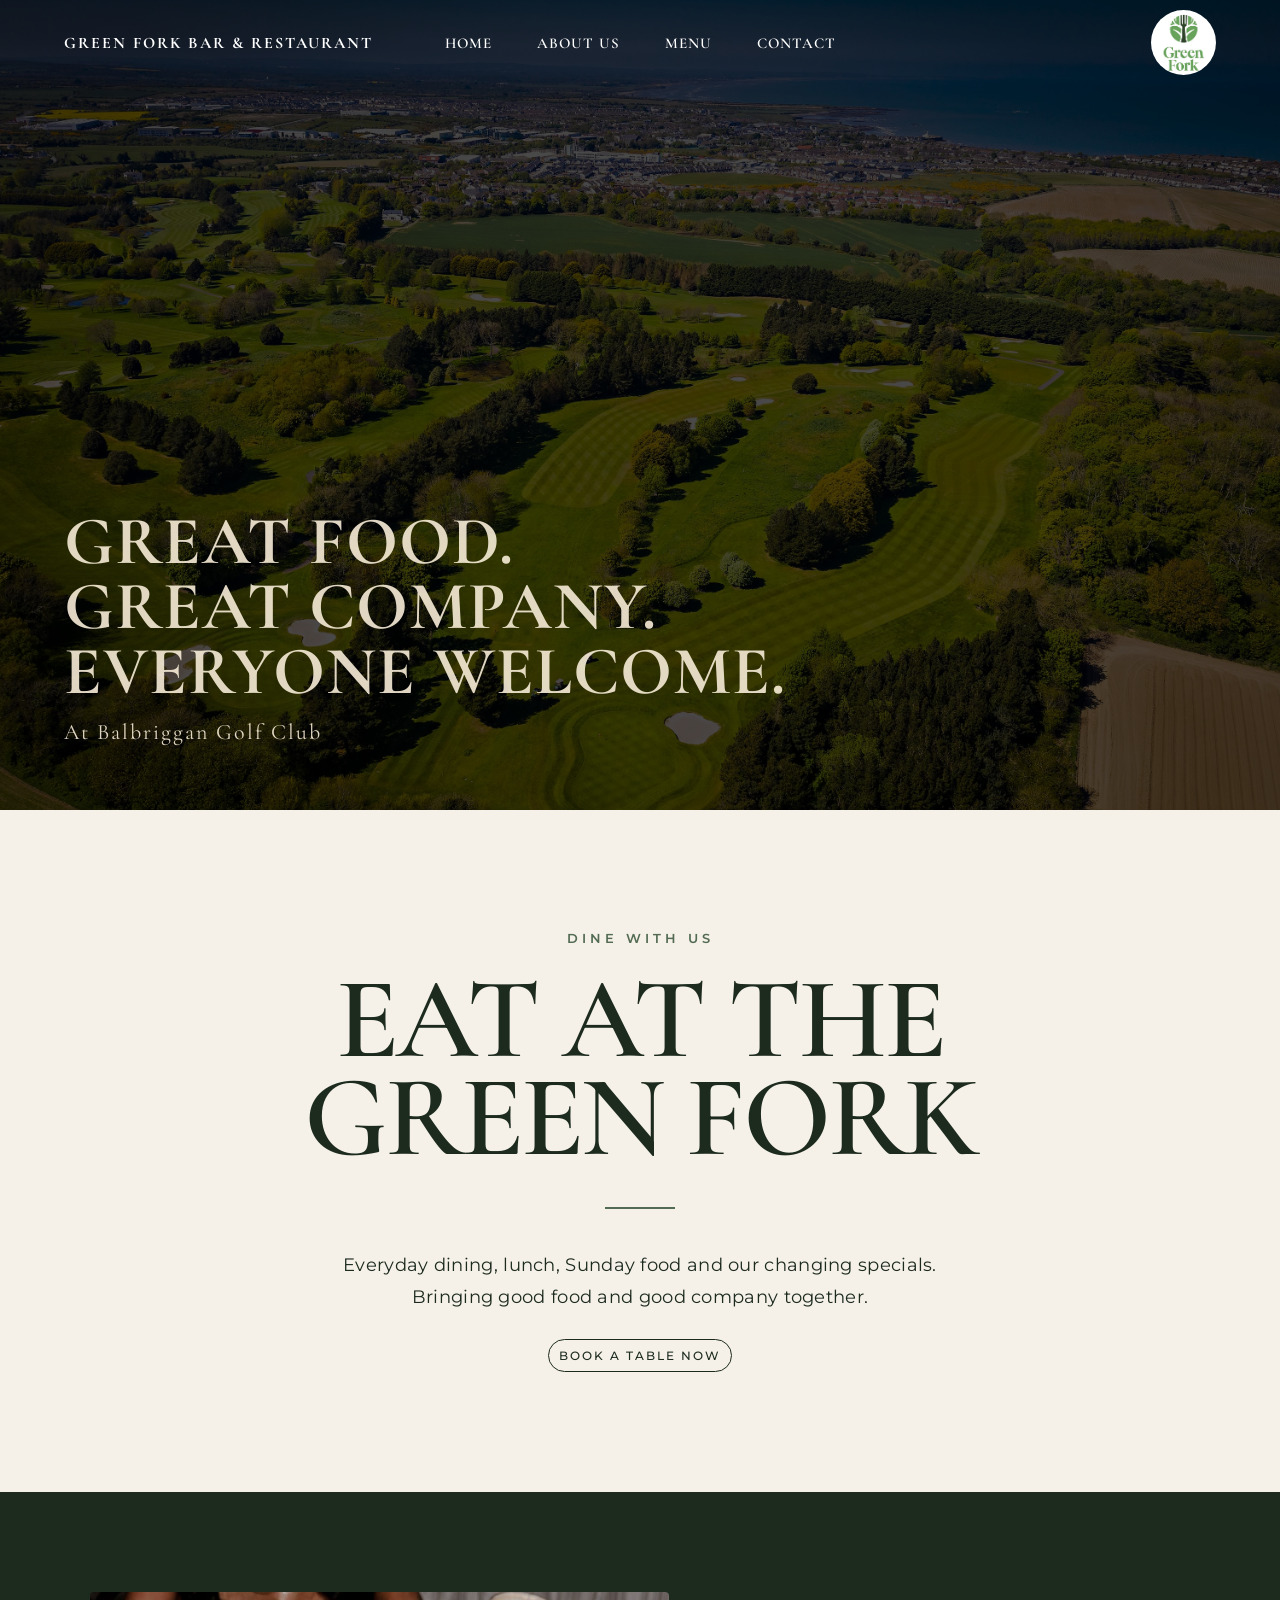
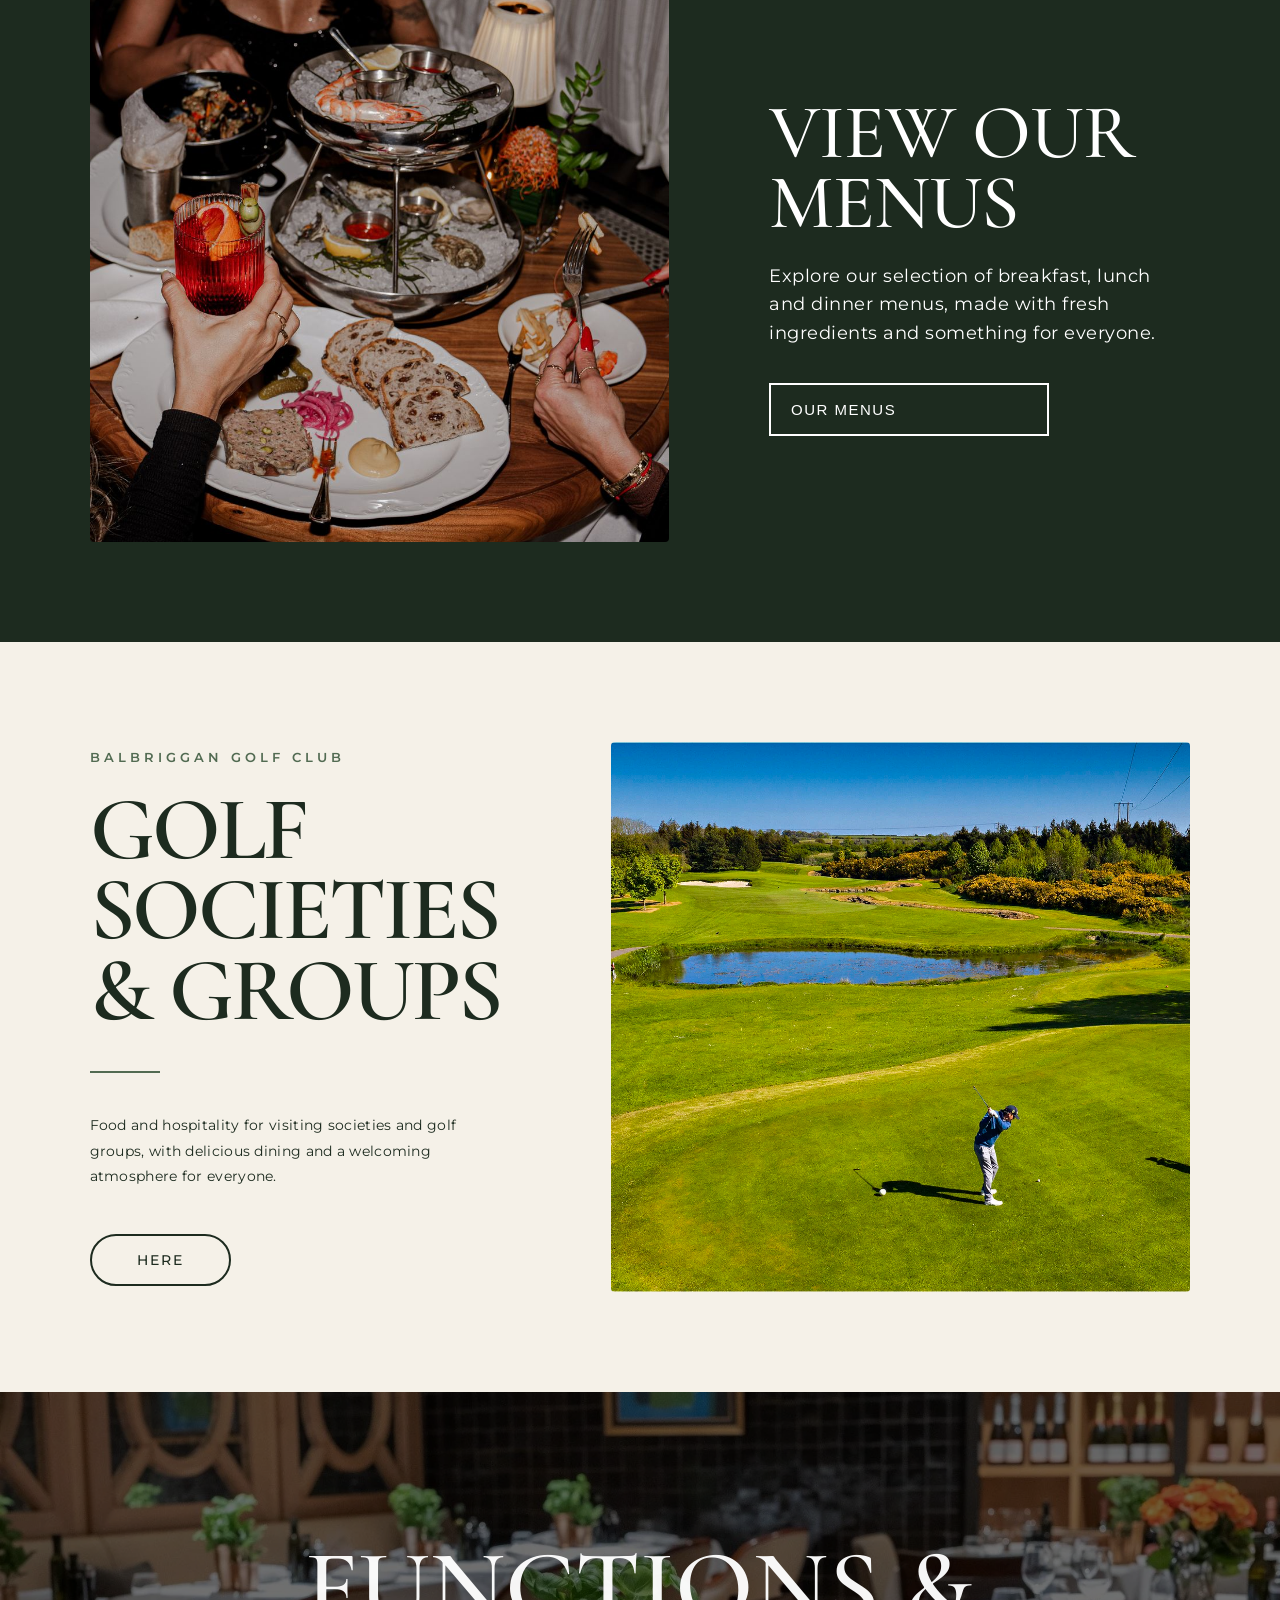
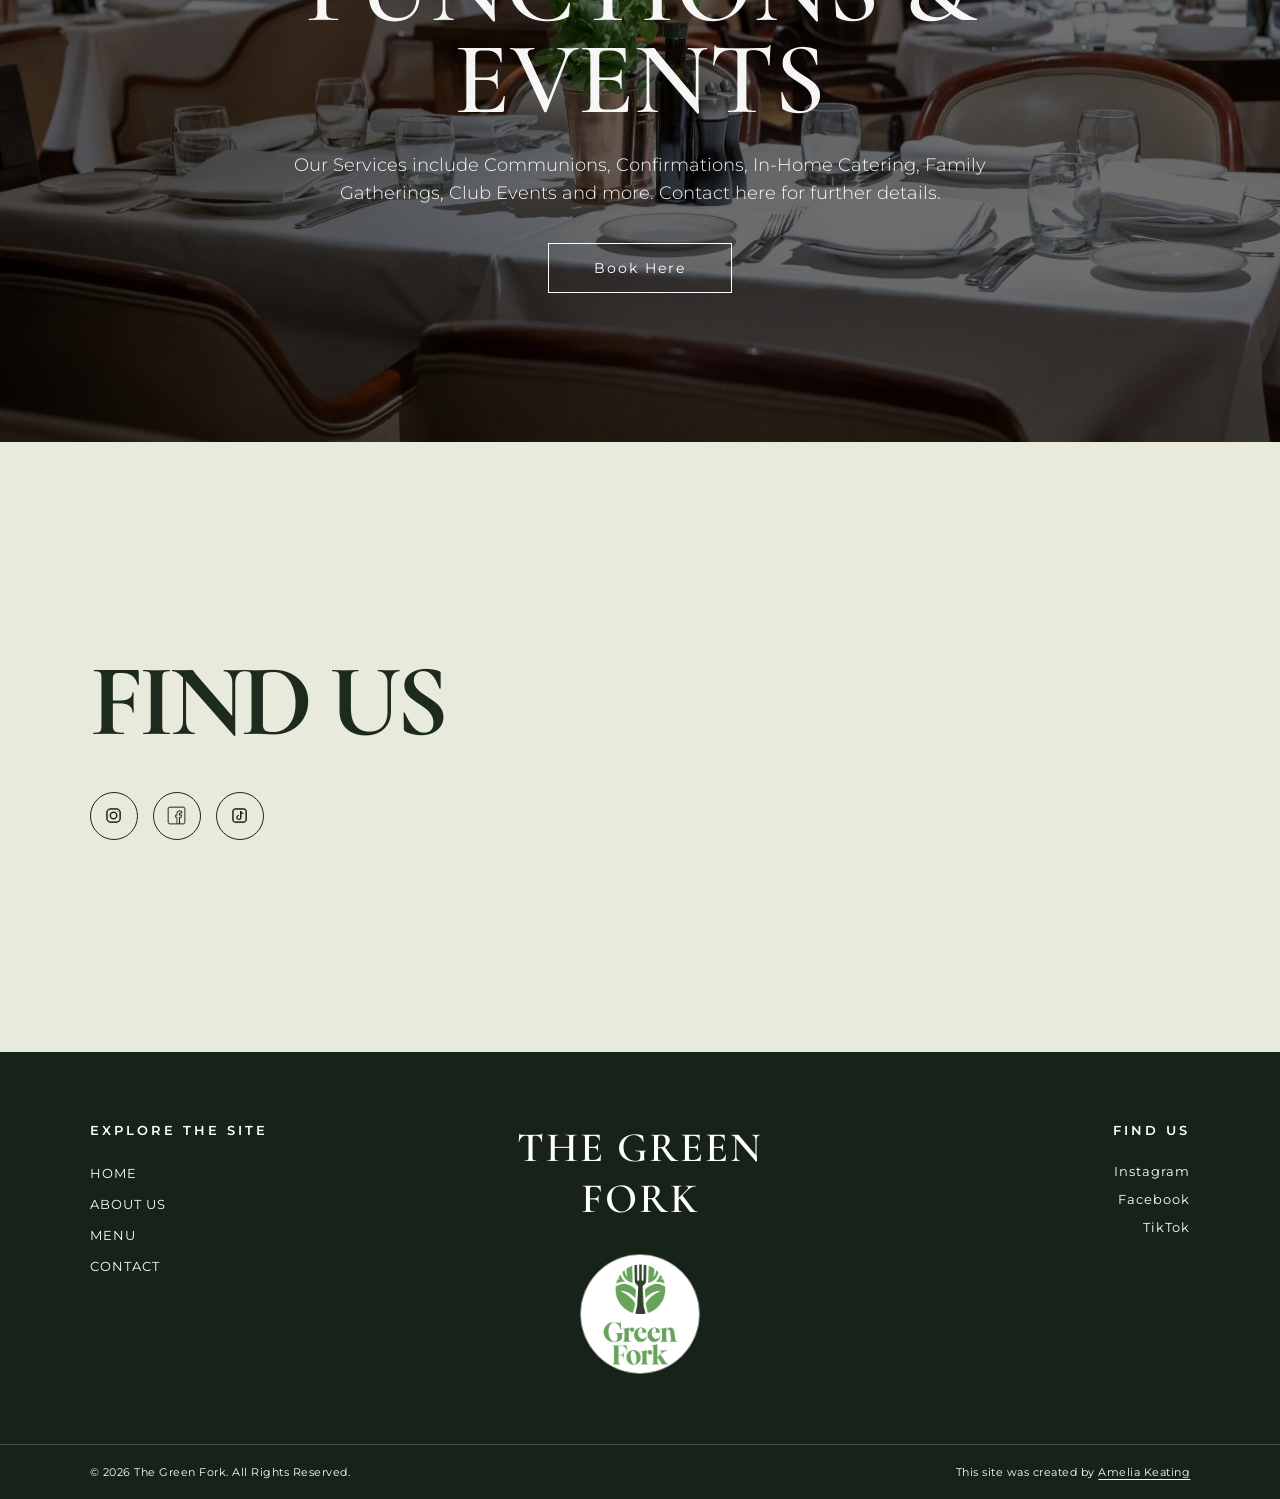
==== index.html @ bfdbca7d "Add files via upload" ====
<!DOCTYPE html>
<html lang="en">
<head>
    <meta charset="UTF-8">
    <meta name="viewport" content="width=device-width, initial-scale=1.0">

    <title>Green Fork Bar & Restaurant</title>

    <link rel="stylesheet" href="styles.css">
</head>

<body>

    <!-- =========================
         NAVIGATION
    ========================== -->

    <nav class="navbar">

        <div class="menu-btn" onclick="toggleMenu()">☰</div>

        <!-- Logo / Business Name -->
        <a href="index.html" class="logo">
            GREEN FORK BAR & RESTAURANT
        </a>

        <!-- Navigation Links -->
        <ul class="nav-links" id="navLinks">
            <li><a href="index.html">HOME</a></li>
            <li><a href="about.html">ABOUT US</a></li>
            <li><a href="menu.html">MENU</a></li>
            <li><a href="contact.html">CONTACT</a></li>
        </ul>

        <a href="index.html" class="nav-logo"> <img src="images/logo.jpg" alt="The Green Fork Logo"> </a>

    </nav>


    <!-- =========================
         HERO SECTION
    ========================== -->

    <section class="hero">

        <img src="images/balbriggan.webp" alt="The Green Fork">

        <div class="hero-overlay">

            <h1>
                GREAT FOOD.<br>
                GREAT COMPANY.<br>
                EVERYONE WELCOME.
            </h1>

            <p>At Balbriggan Golf Club</p>

        </div>

    </section>


<!-- EAT AT THE GREEN FORK -->
<section class="eat-section">

    <div class="eat-content">

        <span class="eat-label">DINE WITH US</span>

        <h2>
            EAT AT THE<br>
            GREEN FORK
        </h2>

        <div class="eat-line"></div>

        <p>
            Everyday dining, lunch, Sunday food and our
            changing specials. Bringing good food and
            good company together. <br>
            <a href="https://www.balbriggangolfclub.com/visitors-societies"
           target="_blank"
           class="reserve-btn">
            BOOK A TABLE NOW
        </a><br>
        </p>


    </div>

</section>

<!-- =========================
     MENU SECTION
========================== -->

<section class="menus-section">

    <!-- LEFT: FEATURED MENU IMAGE -->
    <div class="menu-image-container">

        <a id="menuLink" href="#" target="_blank">
            <img id="menuImage"
                 src="images/boujee.jpg"
                 alt="Breakfast Menu">
        </a>

    </div>


    <!-- RIGHT: MENU CONTENT -->
    <div class="menus-content">

        <h2>VIEW OUR<br>MENUS</h2>

        <p>
            Explore our selection of breakfast, lunch and dinner menus,
            made with fresh ingredients and something for everyone.
        </p>


        <!-- MENU DROPDOWN -->
        <div class="menu-dropdown">

            <button class="menu-dropdown-btn" onclick="toggleMenuDropdown()">
                <span id="selectedMenu">OUR MENUS</span>
            </button>

            <div class="menu-dropdown-options" id="menuDropdown">

                <a href="#" onclick="selectMenu('BREAKFAST', 'images/boujee.jpg', '#')">
                    BREAKFAST
                </a>

                <a href="#" onclick="selectMenu('LUNCH', 'images/lunch.png', '#')">
                    LUNCH
                </a>

                <a href="#" onclick="selectMenu('DINNER', 'images/dinner.png', '#')">
                    DINNER
                </a>

            </div>

        </div>

    </div>

</section>


<!-- GOLF SOCIETIES & GROUPS -->
<section class="societies-section">

    <div class="societies-content">
        <span class="societies-label">BALBRIGGAN GOLF CLUB</span>

        <h2>GOLF SOCIETIES<br>&amp; GROUPS</h2>

        <div class="societies-line"></div>

        <p>
            Food and hospitality for visiting societies and golf groups,
            with delicious dining and a welcoming atmosphere for everyone.
        </p>

        <a href="https://www.balbriggangolfclub.com/visitors-societies"
           target="_blank"
           class="here-societies-btn">
            HERE
        </a>

        
    </div>

    <div class="societies-image">
        <img src="images/societies.webp" alt="Golf society dining at The Green Fork">
    </div>

</section>




    <!-- =========================
         BOOK / CONTACT SECTION
    ========================== -->

    <section class="events-section">

        <div class="events-overlay">

            <h2>FUNCTIONS &amp; EVENTS</h2>

            <p>
                Our Services include Communions, Confirmations, In-Home Catering, Family Gatherings, 
                Club Events and more. Contact here for further details.
            </p>

            <a href="contact.html" class="book-here-btn">Book Here</a>

        </div>

    </section>




    <!-- =========================
         FIND US SECTION
    ========================== -->


<section class="find-section">

    <!-- LEFT SIDE -->
    <div class="find-content">

        <h2>FIND US</h2>

        <div class="social-links">

            <a href="https://www.instagram.com/thegreenforkbg/" target="_blank" aria-label="Instagram">
                <img src="images/instagram_logo.png" alt="Instagram">
            </a>

            <a href="https://www.facebook.com/" target="_blank" aria-label="Facebook">
                <img src="images/facebook_logo.png" alt="Facebook">
            </a>

            <a href="https://www.tiktok.com/" target="_blank" aria-label="TikTok">
                <img src="images/tiktok_logo.png" alt="TikTok">
            </a>

        </div>

    </div>


    <!-- RIGHT SIDE -->
    <div class="find-map">

        <iframe 
            src="https://www.google.com/maps/embed?pb=!1m18!1m12!1m3!1d2367.872036102658!2d-6.185128873374232!3d53.59574485603364!2m3!1f0!2f0!3f0!3m2!1i1024!2i768!4f13.1!3m3!1m2!1s0x486723598b679fe9%3A0x7830be34f3075f7b!2sGreen%20Fork%20Bar%26Restaurant!5e0!3m2!1sen!2sie!4v1790013547411!5m2!1sen!2sie"
            allowfullscreen=""
            loading="lazy"
            referrerpolicy="strict-origin-when-cross-origin">
        </iframe>

    </div>

</section>




<footer class="site-footer">

    <div class="footer-main">

        <!-- LEFT: EXPLORE -->
        <div class="footer-column footer-explore">
            <h3>EXPLORE THE SITE</h3>

            <ul>
                <li><a href="index.html">HOME</a></li>
                <li><a href="about.html">ABOUT US</a></li>
                <li><a href="menu.html">MENU</a></li>
                <li><a href="contact.html">CONTACT</a></li>
            </ul>
        </div>


        <!-- CENTRE: LOGO -->
        <div class="footer-column footer-brand">
            <h2>THE GREEN FORK</h2>

            <a href="index.html" class="footer-logo">
                <img src="images/logo.jpg" alt="The Green Fork Logo">
            </a>
        </div>


        <!-- RIGHT: FIND US -->
        <div class="footer-column footer-find">
            <h3>FIND US</h3>

            <div class="footer-social-links">

                <a href="https://www.instagram.com/thegreenforkbg/" target="_blank">
                    Instagram
                </a>

                <a href="https://www.facebook.com/" target="_blank">
                    Facebook
                </a>

                <a href="https://www.tiktok.com/" target="_blank">
                    TikTok
                </a>

            </div>
        </div>

    </div>


    <!-- BOTTOM -->
    <div class="footer-bottom">

        <p>
            &copy; 2026 The Green Fork. All Rights Reserved.
        </p>

        <p>
            This site was created by
            <a href="mailto:ameliakeat2006@gmail.com">
                Amelia Keating
            </a>
        </p>

    </div>

</footer>



    <!-- =========================
         COPYRIGHT
    ========================= -->



<script src="script.js"></script>

</body>
</html>
---- styles.css ----
@import url('https://fonts.googleapis.com/css2?family=Cinzel:wght@400..900&family=Cormorant+Garamond:ital,wght@0,300..700;1,300..700&family=Montserrat:ital,wght@0,100..900;1,100..900&display=swap');
/*   GENERAL
========================= */

* {
    margin: 0;
    padding: 0;
    box-sizing: border-box;
}

html {
    scroll-behavior: smooth;
}

body {
    font-family: Arial, Helvetica, sans-serif;
    color: #1d2b1f;
    background: #f5f1e8;
}

a {
    text-decoration: none;
    color: inherit;
}


/* =========================
   NAVBAR
========================= */

/* =========================
   NAVBAR
========================= */

.navbar {
    font-family: "Cormorant Garamond", serif;

    width: 100%;
    height: 85px;

    /* Transparent at the top */
    background-color: transparent;

    display: flex;
    align-items: center;

    padding: 0 5vw;

    position: fixed;
    top: 0;
    left: 0;

    z-index: 1000;

    /* Smooth change when scrolling */
    transition:
        background-color 0.4s ease,
        box-shadow 0.4s ease;
}


/* Business name */

.logo {
    font-size: 16px;
    font-weight: 700;
    letter-spacing: 2px;
    white-space: nowrap;

    color: #ffffff;

    transition: color 0.4s ease;
}


/* Navigation */

.nav-links {
    list-style: none;

    display: flex;
    align-items: center;

    gap: 45px;
    position: absolute;
    left: 50%;
    transform: translateX(-50%);

    margin: 0;
    padding: 0;
}

.nav-links a {
    font-size: 15px;
    font-weight: 600;
    letter-spacing: 1px;

    position: relative;

    color: #ffffff;

    transition: color 0.4s ease;
}

.nav-links a::after {
    content: "";

    position: absolute;

    left: 0;
    bottom: -7px;

    width: 0;
    height: 2px;

    background-color: #ffffff;

    transition: width 0.3s ease;
}

.nav-links a:hover {
    color: #ffffff;
}

.nav-links a:hover::after {
    width: 100%;
}

/* =========================
   NAVBAR AFTER SCROLL
========================= */

.navbar.scrolled {
    background-color: #f5f1e8;

    box-shadow: 0 3px 10px rgba(0, 0, 0, 0.15);
}

.navbar.scrolled .logo {
    color: #1d2b1f;
}

.navbar.scrolled .nav-links a {
    color: #1d2b1f;
}

.navbar.scrolled .nav-links a::after {
    background-color: #456b45;
}

.navbar.scrolled .nav-links a:hover {
    color: #456b45;
}

/* LOGO ON RIGHT */

.nav-logo {
    margin-left: auto;
    display: flex;
    align-items: center;
}

.nav-logo img {
    width: 65px;
    height: 65px;
    object-fit: cover;
    border-radius: 50%;
    display: block;
}


/* Mobile menu button */

.menu-btn {
    display: none;

    border: none;
    background: none;

    font-size: 28px;

    cursor: pointer;

    color: #1d2b1f;


}

.menu-btn.active {
        color: #ffffff;
}


/* =========================
   HERO
========================= */

.hero {
    width: 100%;
    height: 90vh;
    min-height: 650px;

    position: relative;
    overflow: hidden;
}

.hero img {
    width: 100%;
    height: 100%;

    object-fit: cover;

    display: block;
}


/* Dark overlay */

.hero::after {
    content: "";

    position: absolute;

    inset: 0;

    background: rgba(0, 0, 0, 0.709);
}


/* Hero text */

.hero-overlay {
    position: absolute;
    z-index: 2;

    left: 5%;
    bottom: 8%;

    font-family: "Cormorant Garamond", serif;
    color: #f7ecd7e6;

    text-align: left;

    max-width: 90%;

    opacity: 0;
    transform: translateY(50px);

    animation: heroFadeUp 1.5s ease forwards;
    animation-delay: 0.4s;
}

@keyframes heroFadeUp {

    from {
        opacity: 0;
        transform: translateY(40px);
    }

    to {
        opacity: 1;
        transform: translateY(0);
    }

}

.hero-overlay h1 {
    font-size: clamp(68px, 5vw, 100px);
    line-height: 0.95;
    letter-spacing: 1px;
    font-weight: 700;
    margin: 0;

    max-width: 100%;
}

.hero-overlay p {
    margin-top: 15px;

    font-size: 22px;

    letter-spacing: 2px;
}

/* HERO SECTION 1 FINISHES HERE */

/* =========================
   EAT AT THE GREEN FORK
========================= */

.eat-section {
    width: 100%;
    min-height: 650px;

    background-color: #f5f1e8;

    display: flex;
    justify-content: center;
    align-items: center;

    padding: 120px 8vw;

    text-align: center;
}

.eat-content {
    max-width: 900px;

    opacity: 0;
    transform: translateY(60px);

    transition:
        opacity 1s ease,
        transform 1s ease;
}


/* SMALL TITLE */

.eat-label {
    display: block;

    font-family: "Montserrat", sans-serif;

    font-size: 13px;
    font-weight: 600;

    letter-spacing: 4px;

    color: #526b52;

    margin-bottom: 25px;
}


/* MAIN HEADING */

.eat-content h2 {
    font-family: "Cormorant Garamond", serif;

    font-size: clamp(65px, 9vw, 120px);

    line-height: 0.85;

    letter-spacing: -3px;

    font-weight: 600;

    color: #1d2b1f;

    margin: 0;
}


/* DECORATIVE LINE */

.eat-line {
    width: 70px;
    height: 2px;

    background-color: #526b52;

    margin: 40px auto;
}


/* DESCRIPTION */

.eat-content p {
    max-width: 650px;

    margin: 0 auto;

    font-family: "Montserrat", sans-serif;

    font-size: 18px;

    line-height: 1.8;

    letter-spacing: 0.3px;

    color: #1d2b1f;
}
.reserve-btn {
    display: inline-block;

    margin-top: 25px;

    border: 1px solid #1d2b1f;
    border-radius: 50px;

    padding: 5px 10px;

    font-family: "Montserrat", sans-serif;
    font-size: 12px;
    font-weight: 500;

    letter-spacing: 2px;

    transition: 0.3s ease;
}

.reserve-btn:hover {
    background-color: #526b52;
    color: white;
    border-color: #526b52;
}

/* =========================
   SCROLL ANIMATION
========================= */

.eat-section.show .eat-content {
    opacity: 1;
    transform: translateY(0);
}

/* =========================
   MENUS SECTION
========================= */

.menus-section {
    width: 100%;
    min-height: 750px;

    padding: 100px 7vw;

    display: flex;
    align-items: center;
    justify-content: space-between;

    gap: 100px;

    background-color: #1d2b1f;
    color: #ffffff;
}


/* =========================
   LEFT - MENU IMAGE
========================= */

.menu-image-container {
    width: 55%;
}

.menu-image-container a {
    display: block;
}

.menu-image-container img {
    width: 100%;
    height: 550px;

    object-fit: cover;

    display: block;

    border-radius: 4px;

    transition: transform 0.4s ease;
}

.menu-image-container img:hover {
    transform: scale(1.02);
}


/* =========================
   RIGHT - MENU CONTENT
========================= */

.menus-content {
    width: 40%;

    display: flex;
    flex-direction: column;

    align-items: flex-start;
}


/* Title */

.menus-content h2 {
    font-family: "Cormorant Garamond", serif;
    margin: 0 0 25px 0;

    font-size: clamp(55px, 6vw, 90px);

    line-height: 0.9;

    letter-spacing: -1px;

    font-weight: 500;
}


/* Paragraph */

.menus-content p {
    font-family: "Montserrat", sans-serif;
    max-width: 500px;

    margin: 0 0 35px 0;

    font-size: 18px;

    line-height: 1.6;

    letter-spacing: 0.5px;
}


/* =========================
   DROPDOWN
========================= */

.menu-dropdown {
    position: relative;

    width: 280px;
}


.menu-dropdown-btn {
    width: 100%;

    display: flex;
    align-items: center;
    justify-content: space-between;

    padding: 16px 20px;

    background: transparent;

    border: 2px solid #ffffff;

    color: #ffffff;

    font-family: inherit;

    font-size: 15px;

    font-weight: 500;

    letter-spacing: 1.5px;

    cursor: pointer;

    transition: 0.3s ease;
}


.menu-dropdown-btn:hover {
    background-color: #ffffff;
    color: #526b52;
}




/* Dropdown options */

.menu-dropdown-options {
    display: none;

    position: absolute;

    left: 0;
    right: 0;


    background-color: #ffffff;

    z-index: 10;
}


.menu-dropdown-options.active {
    display: block;
}


.menu-dropdown-options a {
    display: block;

    padding: 15px 20px;

    color: #1d2b1f;

    text-decoration: none;

    font-size: 14px;

    font-weight: 700;

    letter-spacing: 1px;

    transition: 0.3s ease;
}


.menu-dropdown-options a:hover {
    background-color: #e8eadc;

    color: #456b45;
}


/* =========================
   GOLF SOCIETIES & GROUPS
========================= */

.societies-section {
    width: 100%;
    min-height: 700px;

    padding: 100px 7vw;

    display: flex;
    align-items: center;
    justify-content: space-between;

    gap: 100px;

    background-color: #f5f1e8;
    color: #1d2b1f;
}


/* LEFT CONTENT */

.societies-content {
    width: 40%;
}

.societies-label {
    display: block;

    font-family: "Montserrat", sans-serif;
    font-size: 13px;
    font-weight: 600;

    letter-spacing: 4px;

    color: #526b52;

    margin-bottom: 25px;
}


.societies-content h2 {
    font-family: "Cormorant Garamond", serif;

    font-size: clamp(60px, 7vw, 100px);

    line-height: 0.9;

    letter-spacing: -3px;

    font-weight: 600;

    margin: 0;
}


.societies-line {
    width: 70px;
    height: 2px;

    background-color: #526b52;

    margin: 40px 0;
}


.societies-content p {
    max-width: 500px;

    font-family: "Montserrat", sans-serif;

    font-size: 14px;

    line-height: 1.8;

    letter-spacing: 0.3px;

    margin: 0;
}


/* RIGHT IMAGE */

.societies-image {
    width: 55%;
}

.societies-image img {
    width: 100%;
    height: 550px;

    object-fit: cover;

    display: block;

    border-radius: 4px;

    transition: transform 0.4s ease;
}


.societies-image img:hover {
    transform: scale(1.02);
}

.here-societies-btn {
    display: inline-block;

    margin-top: 45px;

    border: 2px solid #1d2b1f;
    border-radius: 50px;

    padding: 15px 45px;

    font-family: "Montserrat", sans-serif;
    font-size: 14px;
    font-weight: 500;

    letter-spacing: 2px;

    transition: 0.3s ease;
}

.here-societies-btn:hover {
    background-color: #526b52;
    color: white;
    border-color: #526b52;
}



/* =========================
   BOOKING SECTION
========================= */

/* =========================
   FUNCTIONS & EVENTS
========================= */

.events-section {
    width: 100%;
    min-height: 650px;

    background-image: url("images/mayfairNovikov.webp");
    background-size: cover;
    background-position: center;
    background-repeat: no-repeat;

    display: flex;
    align-items: center;
    justify-content: center;

    position: relative;

    text-align: center;
    color: rgba(255, 255, 255, 0.959);
}


/* Dark overlay over image */

.events-section::before {
    content: "";

    position: absolute;
    inset: 0;

    background: rgba(0, 0, 0, 0.562);
}


/* Text and button */

.events-overlay {
    position: relative;
    z-index: 1;

    max-width: 800px;

    padding: 40px 20px;
}


/* Heading */

.events-overlay h2 {
    font-family: "Cormorant Garamond", serif;

    font-size: clamp(60px, 8vw, 110px);

    line-height: 0.9;

    margin: 0 0 25px;

    font-weight: 550;
}


/* Description */

.events-overlay p {
    font-family: "Montserrat", sans-serif;

    font-size: 18px;

    line-height: 1.6;

    margin: 0 0 35px;

    font-weight: 300;
}


/* Book Here button */

.book-here-btn {
    display: inline-block;

    padding: 15px 45px;

    border: 1px solid white;

    background: transparent;

    color: white;

    font-family: "Montserrat", sans-serif;

    font-size: 14px;

    font-weight: 400;

    letter-spacing: 2px;

    text-decoration: none;

    transition: 0.3s ease;
}


/* Button hover */

.book-here-btn:hover {
    background-color: white;

    color: #1d2b1f;
}




/* =========================
   FIND US
========================= */


/* =========================
   FIND US
========================= */

.find-section {
    width: 100%;
    min-height: 600px;

    background-color: #e8eadc;

    display: flex;
    align-items: center;
    justify-content: space-between;

    gap: 80px;
    padding: 80px 7vw;
}


/* LEFT SIDE */

.find-content {
    width: 40%;
    display: flex;
    flex-direction: column;
    align-items: flex-start;
}

.find-content h2 {
    font-family: "Cormorant Garamond", serif;
    font-size: clamp(65px, 8vw, 110px);
    line-height: 0.9;
    letter-spacing: -4px;

    margin: 0 0 45px;

    color: #1d2b1f;
}


/* SOCIAL ICONS */

.social-links {
    display: flex;
    align-items: center;
    gap: 15px;
}

.social-links a {
    width: 48px;
    height: 48px;

    border: 1px solid #1d2b1f;
    border-radius: 50%;

    display: flex;
    align-items: center;
    justify-content: center;

    transition: 0.3s ease;
}

.social-links img {
    width: 21px;
    height: 21px;
    object-fit: contain;

    filter: brightness(0) saturate(100%)
            invert(14%) sepia(12%)
            saturate(700%)
            hue-rotate(85deg)
            brightness(90%)
            contrast(90%);

    transition: 0.3s ease;
}

.social-links a:hover {
    background-color: #1d2b1f;
    transform: translateY(-4px);
}

.social-links a:hover img {
    filter: brightness(0) invert(1);
}


/* RIGHT SIDE - MAP */

.find-map {
    width: 55%;
}

.find-map iframe {
    width: 100%;
    height: 450px;

    border: 0;
    border-radius: 4px;

    display: block;
}




/* =========================
   FOOTER
========================= */
/* =========================================================
   FOOTER SOCIAL LINKS
========================================================= */

.social-links {
    display: flex;

    justify-content: center;
    align-items: center;

    gap: 15px;
}

.social-links a {
    width: 48px;
    height: 48px;

    border: 1px solid #162b19;
    border-radius: 50%;

    display: flex;

    align-items: center;
    justify-content: center;

    transition: 0.3s ease;
}

.social-links img {
    width: 21px;
    height: 21px;

    object-fit: contain;

    filter: brightness(0) saturate(100%)
            invert(14%) sepia(12%) saturate(900%)
            hue-rotate(85deg) brightness(90%);

    transition: 0.3s ease;
}

.social-links a:hover {
    background-color: #263628;
    border-color: #1d2b1f;

    transform: translateY(-4px);
}

.social-links a:hover img {
    filter: brightness(0) invert(1);
}

/* =========================
   FOOTER
========================= */

.site-footer {
    width: 100%;
    background-color: #172319;
    color: #ffffff;
    font-family: "Montserrat", sans-serif;
}


/* MAIN FOOTER */

.footer-main {
    width: 100%;
    max-width: 1400px;
    margin: 0 auto;

    padding: 70px 7vw;

    display: grid;
    grid-template-columns: 1fr 1fr 1fr;
    align-items: start;
}


/* FOOTER COLUMNS */

.footer-column {
    display: flex;
    flex-direction: column;
}


/* LEFT */

.footer-explore {
    text-align: left;
}

.footer-column h3 {
    font-family: "Montserrat", sans-serif;
    font-size: 13px;
    font-weight: 600;
    letter-spacing: 3px;
    margin: 0 0 25px;
}

.footer-explore ul {
    list-style: none;
    padding: 0;
    margin: 0;
}

.footer-explore li {
    margin-bottom: 12px;
}

.footer-explore a {
    font-size: 13px;
    letter-spacing: 1px;
    color: #ffffff;
    transition: 0.3s ease;
}

.footer-explore a:hover {
    color: #aebda8;
}


/* CENTRE */

.footer-brand {
    align-items: center;
    text-align: center;
}

.footer-brand h2 {
    font-family: "Cormorant Garamond", serif;
    font-size: 42px;
    font-weight: 600;
    letter-spacing: 2px;
    margin: 0 0 30px;
}


/* LOGO SPACE */

.footer-logo {
    width: 120px;
    height: 120px;

    display: flex;
    align-items: center;
    justify-content: center;

    border: 1px solid rgba(255, 255, 255, 0.5);
    border-radius: 50%;

    overflow: hidden;
}

.footer-logo img {
    width: 100%;
    height: 100%;
    object-fit: cover;
    display: block;
}


/* RIGHT */

.footer-find {
    align-items: flex-end;
    text-align: right;
}

.footer-social-links {
    display: flex;
    flex-direction: column;
    align-items: flex-end;
    gap: 12px;
}

.footer-social-links a {
    color: #ffffff;
    font-size: 13px;
    letter-spacing: 1px;
    transition: 0.3s ease;
}

.footer-social-links a:hover {
    color: #aebda8;
}


/* BOTTOM */

.footer-bottom {
    width: 100%;

    border-top: 1px solid rgba(255, 255, 255, 0.2);

    padding: 20px 7vw;

    display: flex;
    justify-content: space-between;
    align-items: center;
    gap: 20px;
}

.footer-bottom p {
    margin: 0;

    font-size: 11px;
    letter-spacing: 0.5px;
}

.footer-bottom a {
    color: #ffffff;
    text-decoration: underline;
    text-underline-offset: 3px;
    transition: 0.3s ease;
}

.footer-bottom a:hover {
    color: #aebda8;
}


/* =========================
   MOBILE FOOTER
========================= */



/* =========================
   TABLET + PHONE
========================= */

@media (max-width: 900px) {

    /* =========================
       NAVBAR
    ========================= */

    .navbar {
        height: 70px;

        justify-content: center;

        padding: 0 20px;
    }


    /* Hamburger */

    .menu-btn {
        display: block;

        position: absolute;

        left: 20px;
        top: 50%;

        transform: translateY(-50%);

        z-index: 2100;
        color: #ffffff;
    }


    /* Logo */

    .logo {
        position: absolute;

        left: 50%;
        transform: translateX(-50%);

        font-size: clamp(10px, 3vw, 16px);

        letter-spacing: 1.5px;
    }


    /* =========================
       SIDE MENU
    ========================= */

    .nav-links {
        position: fixed;

        top: 0;
        left: -280px;

        width: min(270px, 80vw);
        height: 100vh;

        background-color: #1d2b1f;

        margin: 0;
        padding: 100px 35px 40px;

        display: flex;
        flex-direction: column;

        align-items: flex-start;
        justify-content: flex-start;

        gap: 30px;

        /* IMPORTANT */
        transform: none;

        transition: left 0.35s ease;

        z-index: 2000;
    }


    /* Open menu */

    .nav-links.active {
        left: 0;
    }


    /* Menu links */
    /* Menu links */

    .nav-links a {
        color: white;
        font-size: 17px;
    }

    .nav-links a::after {
        background-color: white;
    }


    /* Keep side menu text white when navbar is scrolled */

    .navbar.scrolled .nav-links a {
        color: #ffffff;
    }

    .navbar.scrolled .nav-links a:hover {
        color: #ffffff;
    }

    .navbar.scrolled .nav-links a::after {
        background-color: #ffffff;
    }

    .navbar.scrolled .menu-btn {
    color: #1d2b1f;
    }

    .navbar.scrolled .menu-btn.active {
        color: #ffffff;
    }



    /* =========================
       HERO
    ========================= */

    .hero {
        height: 75vh;
        min-height: 500px;
    }

    .hero-overlay {
        left: 5%;
        right: 5%;
        bottom: 8%;
        top: auto;

        max-width: none;

        text-align: left;

        transform: translateY(40px);
    }
    .hero-overlay h1 {
        font-size: clamp(34px, 9vw, 60px);
        line-height: 0.95;
        letter-spacing: 0;
        margin: 0;
    }

    .hero-overlay p {
        font-size: clamp(16px, 4.5vw, 20px);
        margin-top: 15px;
        letter-spacing: 1.5px;
    }

    /* HERO SECTION 1 FINISHES HERE */

    /* EAT SECTION */

    .eat-section {
        min-height: 550px;

        padding: 90px 7vw;
    }

    .eat-label {
        font-size: 11px;
        letter-spacing: 3px;
        margin-bottom: 20px;
    }

    .eat-content h2 {
        font-size: clamp(55px, 14vw, 80px);
        letter-spacing: -2px;
    }

    .eat-line {
        margin: 30px auto;
    }

    .eat-content p {
        font-size: 16px;
        line-height: 1.7;
    }

    /* =========================
    MENUS
    ========================= */

    .menus-section {
        min-height: auto;

        padding: 70px 6vw;

        display: flex;
        flex-direction: column;

        align-items: flex-start;

        gap: 45px;
    }


    /* CONTENT FIRST */

    .menus-content {
        width: 100%;

        order: 1;

        align-items: flex-start;
    }


    /* TITLE */

    .menus-content h2 {
        font-size: clamp(50px, 12vw, 75px);

        margin: 0 0 20px 0;
    }


    /* PARAGRAPH */

    .menus-content p {
        max-width: 650px;

        font-size: 17px;

        line-height: 1.5;

        margin: 0 0 25px 0;
    }


    /* DROPDOWN */

    .menu-dropdown {
        width: min(280px, 100%);

        position: relative;
    }


    /* IMAGE SECOND */

    .menu-image-container {
        width: 100%;

        order: 2;
    }


    .menu-image-container img {
        width: 100%;

        height: 450px;

        object-fit: cover;
    }


    .societies-section {
        min-height: auto;

        padding: 70px 6vw;

        display: flex;
        flex-direction: column;

        align-items: flex-start;

        gap: 45px;
    }


    .societies-content {
        width: 100%;
        order: 1;
    }


    .societies-content h2 {
        font-size: clamp(55px, 12vw, 80px);
    }


    .societies-content p {
        max-width: 650px;

        font-size: 17px;

        line-height: 1.6;
    }


    .societies-image {
        width: 100%;
        order: 2;
    }


    .societies-image img {
        width: 100%;
        height: 450px;
    }



    /* =========================
       FIND US
    ========================= */

    .find-section {
        min-height: 450px;
        padding: 60px 20px;
    }

    .find-section h2 {
        font-size: 75px;
        margin-bottom: 35px;
    }


    .footer-main {
        grid-template-columns: 1fr;
        gap: 55px;
        padding: 60px 7vw;
        text-align: center;
    }


    /* LEFT */

    .footer-explore {
        align-items: center;
        text-align: center;
    }


    /* CENTRE */

    .footer-brand {
        order: -1;
    }

    .footer-brand h2 {
        font-size: 36px;
    }


    /* RIGHT */

    .footer-find {
        align-items: center;
        text-align: center;
    }

    .footer-social-links {
        align-items: center;
    }


    /* BOTTOM */

    .footer-bottom {
        flex-direction: column;
        text-align: center;
        padding: 20px;
        gap: 8px;
    }

}

@media (max-width: 600px) {


    /* Social */

    .social-links {
        gap: 12px;
    }

    .social-links a {
        width: 45px;
        height: 45px;
    }


    /* Links */

    .links {
        width: 100%;

        text-align: center;
    }

    .links h2 {
        font-size: 20px;
    }

}

/* =========================
   DESKTOP HOVER DROPDOWN
========================= */

@media (min-width: 500px) {

    .menu-dropdown:hover .menu-dropdown-options {
        display: block;
    }

    .menu-dropdown:hover .menu-dropdown-btn {
        background-color: #ffffff;
        color: #526b52;
    }
}

@media (min-width: 901px) {
    .menu-dropdown:hover .menu-dropdown-options {
        display: block;
    }

    .menu-dropdown:hover .menu-dropdown-btn {
        background-color: #ffffff;
        color: #526b52;
    }
}
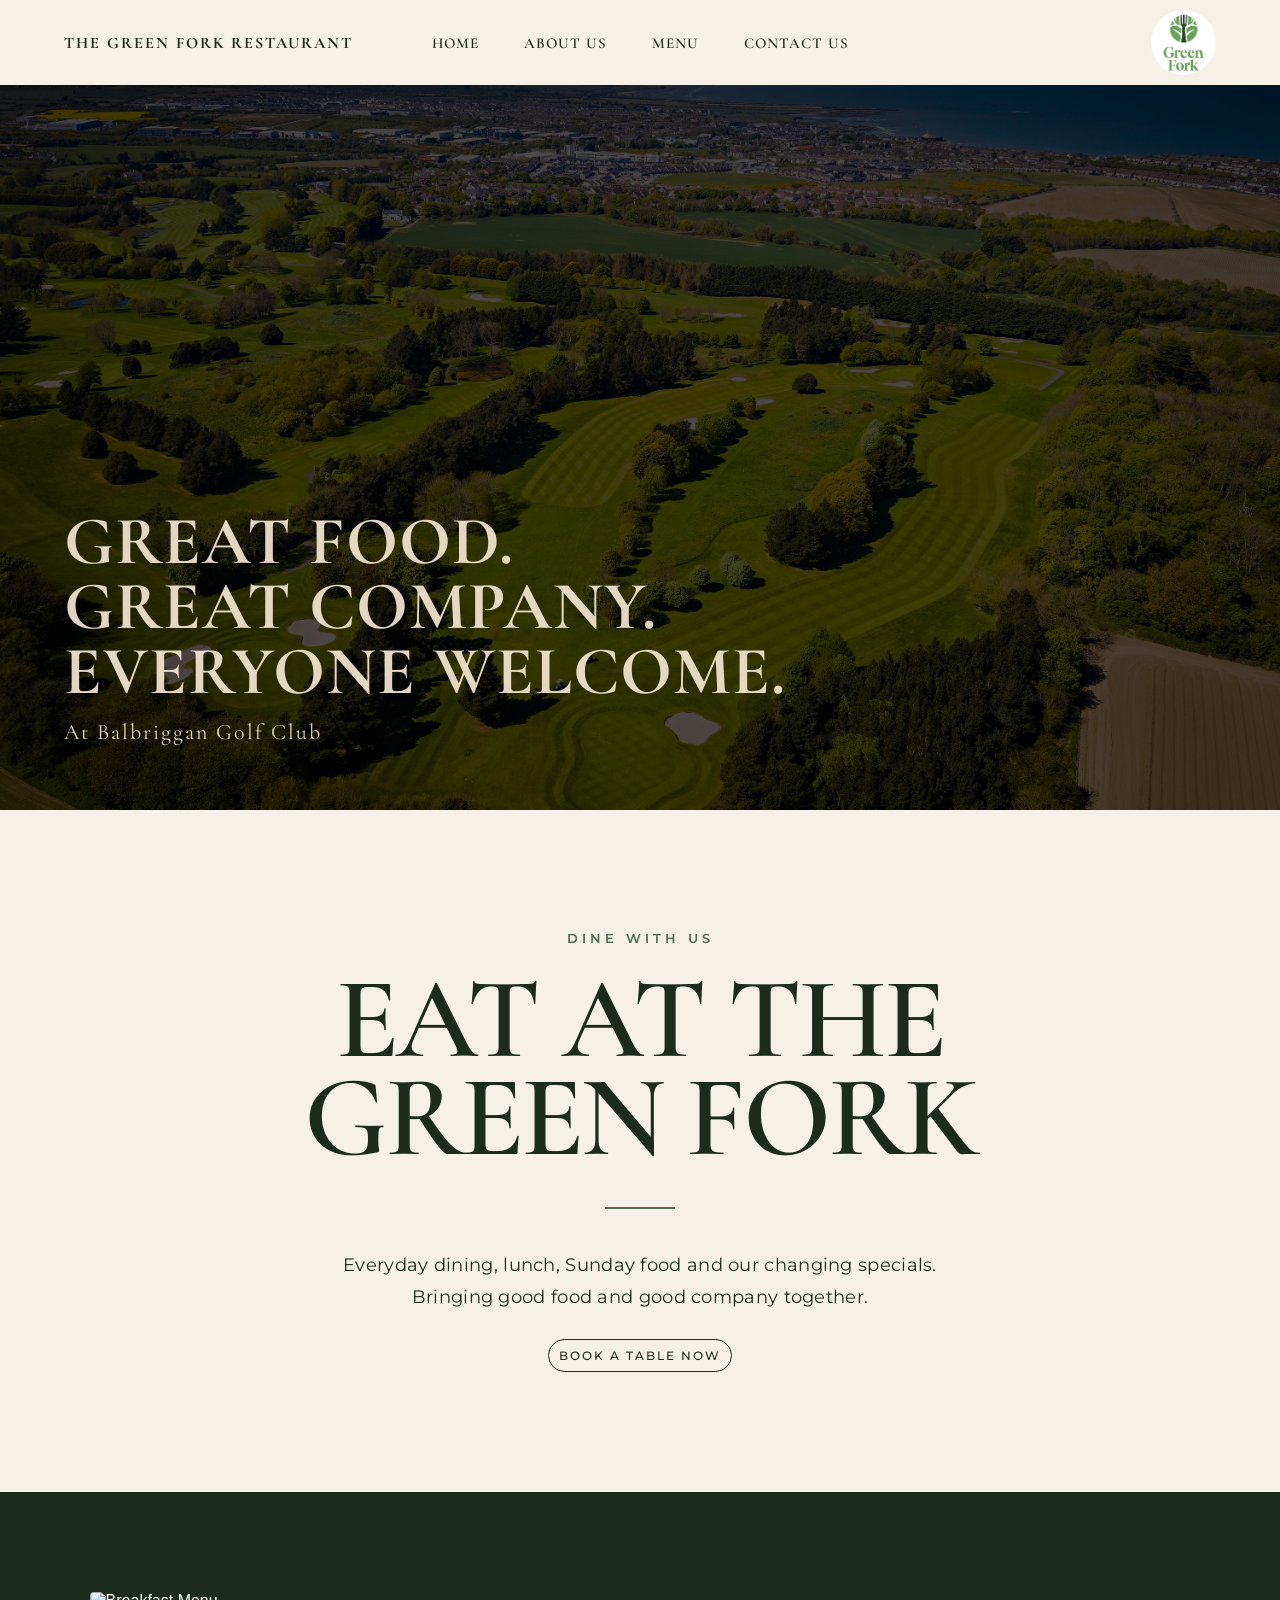
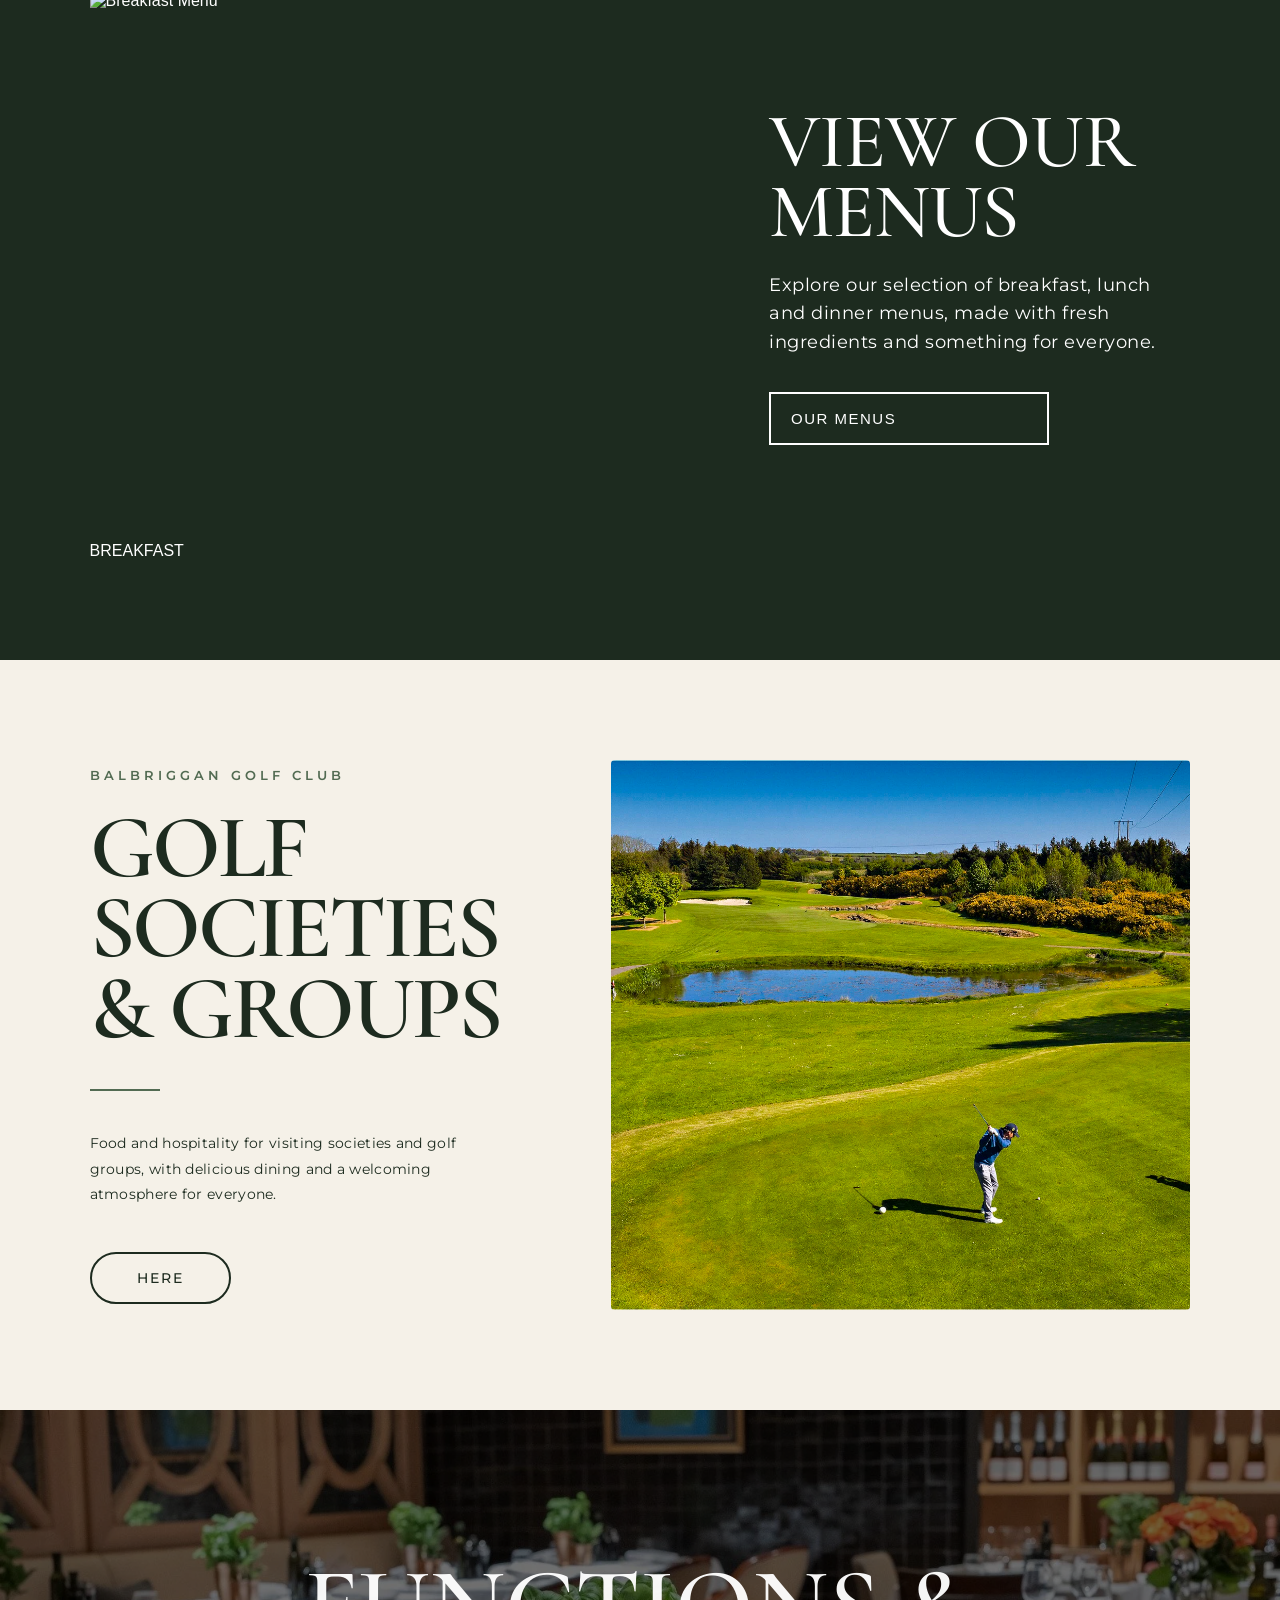
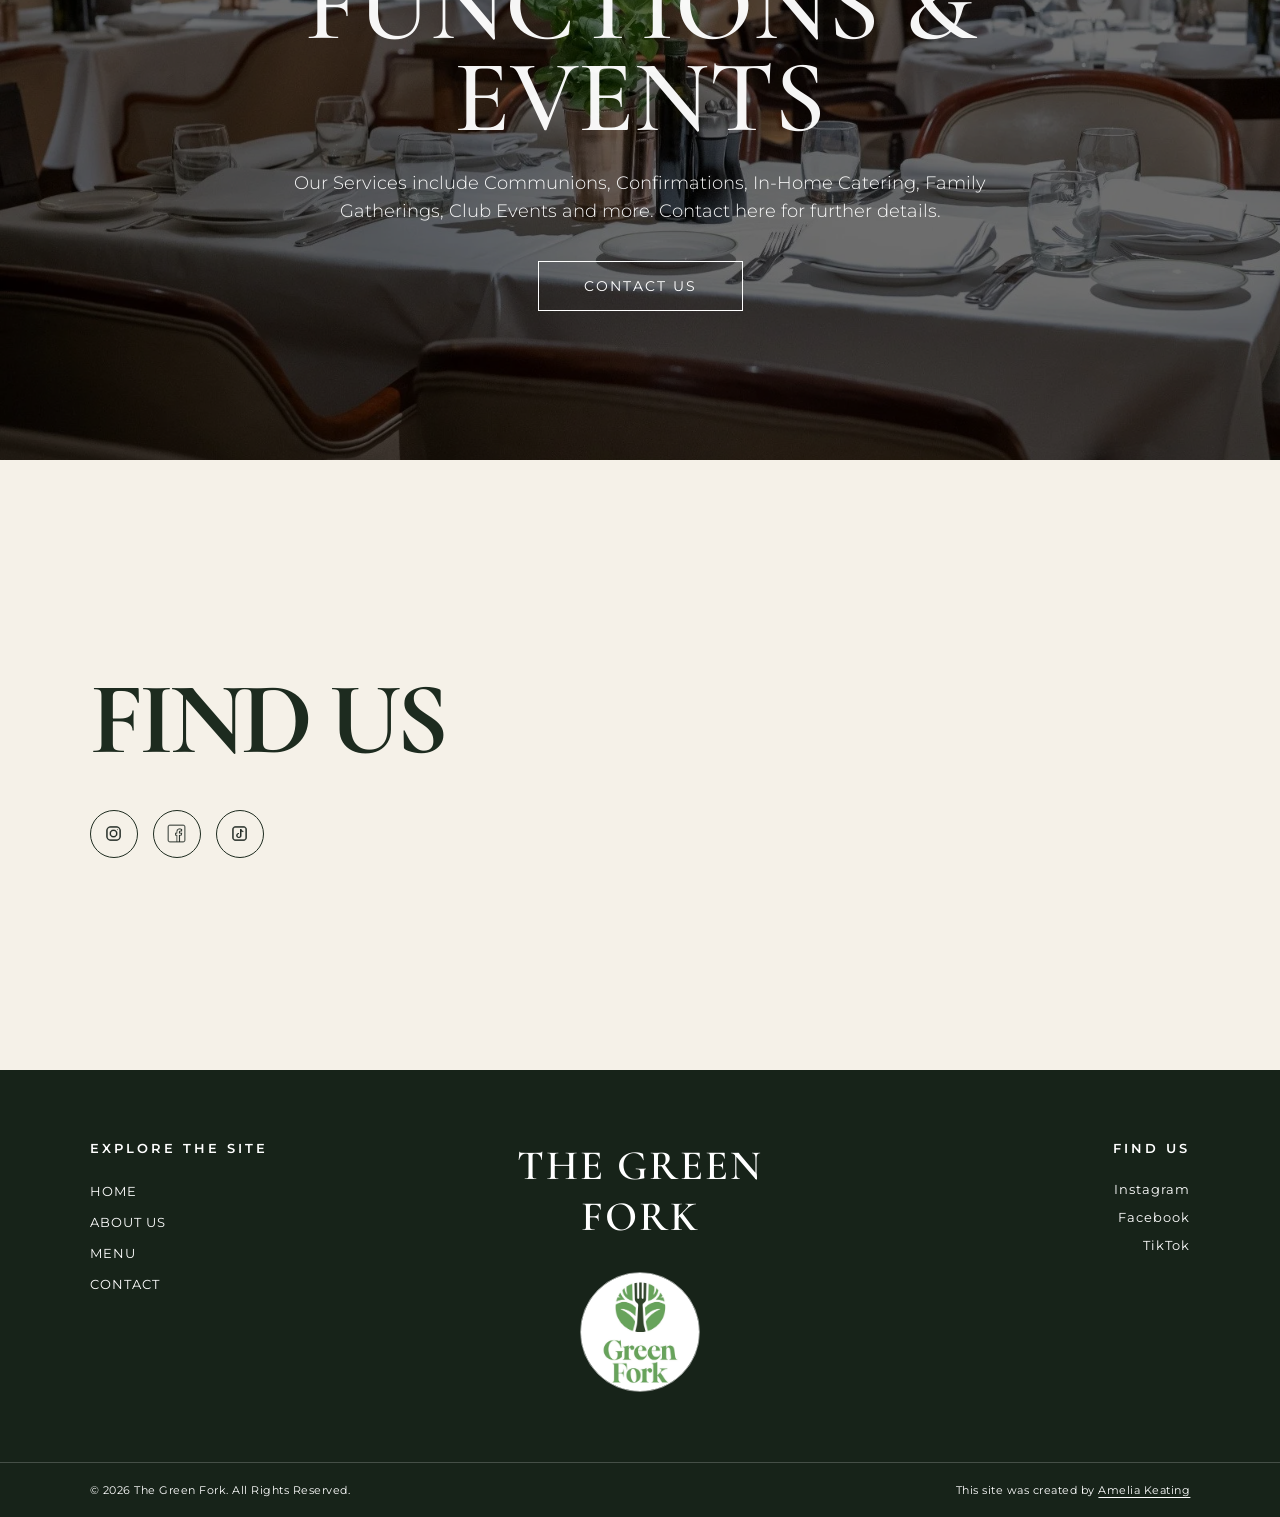
==== commit e8d4d6fd: "Update index.html" ====
--- a/index.html
+++ b/index.html
@@ -4,9 +4,10 @@
     <meta charset="UTF-8">
     <meta name="viewport" content="width=device-width, initial-scale=1.0">
 
-    <title>Green Fork Bar & Restaurant</title>
+    <title>The Green Fork</title>
 
     <link rel="stylesheet" href="styles.css">
+    <link rel="stylesheet" href="format_styles.css">
 </head>
 
 <body>
@@ -17,11 +18,20 @@
 
     <nav class="navbar">
 
-        <div class="menu-btn" onclick="toggleMenu()">☰</div>
-
+    <button
+        class="menu-btn"
+        id="menuButton"
+        type="button"
+        onclick="toggleMenu()"
+        aria-label="Open navigation menu"
+        aria-controls="navLinks"
+        aria-expanded="false">
+        ☰
+    </button>
+    
         <!-- Logo / Business Name -->
         <a href="index.html" class="logo">
-            GREEN FORK BAR & RESTAURANT
+            THE GREEN FORK RESTAURANT
         </a>
 
         <!-- Navigation Links -->
@@ -29,7 +39,7 @@
             <li><a href="index.html">HOME</a></li>
             <li><a href="about.html">ABOUT US</a></li>
             <li><a href="menu.html">MENU</a></li>
-            <li><a href="contact.html">CONTACT</a></li>
+            <li><a href="contactus.html">CONTACT US</a></li>
         </ul>
 
         <a href="index.html" class="nav-logo"> <img src="images/logo.jpg" alt="The Green Fork Logo"> </a>
@@ -96,16 +106,22 @@
 
 <section class="menus-section">
 
+
     <!-- LEFT: FEATURED MENU IMAGE -->
-    <div class="menu-image-container">
-
-        <a id="menuLink" href="#" target="_blank">
+    <div class="menu-image-container" id="menuImageContainer">
+
+        <a id="menuLink" href="breakfast.html">
             <img id="menuImage"
-                 src="images/boujee.jpg"
-                 alt="Breakfast Menu">
+                src="images/breakfast-img.jpg"
+                alt="Breakfast Menu">
+            
+            <div class="menu-image-overlay">
+                <span id="menuImageTitle">BREAKFAST</span>
+            </div>
         </a>
 
     </div>
+
 
 
     <!-- RIGHT: MENU CONTENT -->
@@ -120,29 +136,68 @@
 
 
         <!-- MENU DROPDOWN -->
+
+<!-- MENU DROPDOWN -->
         <div class="menu-dropdown">
 
-            <button class="menu-dropdown-btn" onclick="toggleMenuDropdown()">
+            <button
+                class="menu-dropdown-btn"
+                id="menuDropdownButton"
+                type="button"
+                onclick="toggleMenuDropdown()"
+                aria-expanded="false"
+                aria-controls="menuDropdown">
+
                 <span id="selectedMenu">OUR MENUS</span>
             </button>
 
             <div class="menu-dropdown-options" id="menuDropdown">
 
-                <a href="#" onclick="selectMenu('BREAKFAST', 'images/boujee.jpg', '#')">
-                    BREAKFAST
-                </a>
-
-                <a href="#" onclick="selectMenu('LUNCH', 'images/lunch.png', '#')">
-                    LUNCH
-                </a>
-
-                <a href="#" onclick="selectMenu('DINNER', 'images/dinner.png', '#')">
-                    DINNER
+                <a href="breakfast.html"
+                data-title="BREAKFAST & BRUNCH"
+                data-image="images/breakfast-img.jpg"
+                data-link="breakfast.html">
+                    Breakfast & Brunch
+                </a>
+
+                <a href="a-la-carte.html"
+                data-title="À LA CARTE"
+                data-image="images/a-la-carte.webp"
+                data-link="a-la-carte.html">
+                    À La Carte
+                </a>
+
+                <a href="lunch.html"
+                data-title="LUNCH"
+                data-image="images/lunch.jpg"
+                data-link="lunch.html">
+                    Lunch
+                </a>
+
+                <a href="drinks.html"
+                data-title="DRINKS"
+                data-image="images/drinks.jpg"
+                data-link="drinks.html">
+                    Drinks
+                </a>
+
+                <a href="bakery.html"
+                data-title="BAKERY & DESSERTS"
+                data-image="images/bakery.webp"
+                data-link="bakery.html">
+                    Bakery & Desserts
+                </a>
+
+                <a href="sunday-lunch.html"
+                data-title="SUNDAY CARVERY"
+                data-image="images/carvary.jpg"
+                data-link="sunday-lunch.html">
+                    Sunday Carvery
                 </a>
 
             </div>
-
-        </div>
+        </div>
+
 
     </div>
 
@@ -197,7 +252,7 @@
                 Club Events and more. Contact here for further details.
             </p>
 
-            <a href="contact.html" class="book-here-btn">Book Here</a>
+            <a href="contactus.html" class="book-here-btn">CONTACT US</a>
 
         </div>
 
@@ -266,7 +321,7 @@
                 <li><a href="index.html">HOME</a></li>
                 <li><a href="about.html">ABOUT US</a></li>
                 <li><a href="menu.html">MENU</a></li>
-                <li><a href="contact.html">CONTACT</a></li>
+                <li><a href="contactus.html">CONTACT</a></li>
             </ul>
         </div>
 
@@ -334,4 +389,4 @@
 <script src="script.js"></script>
 
 </body>
-</html>+</html>
--- a/styles.css
+++ b/styles.css
@@ -24,9 +24,6 @@
 }
 
 
-/* =========================
-   NAVBAR
-========================= */
 
 /* =========================
    NAVBAR
@@ -34,54 +31,41 @@
 
 .navbar {
     font-family: "Cormorant Garamond", serif;
-
     width: 100%;
     height: 85px;
-
-    /* Transparent at the top */
-    background-color: transparent;
+    padding: 0 5vw;
 
     display: flex;
     align-items: center;
-
-    padding: 0 5vw;
 
     position: fixed;
     top: 0;
     left: 0;
-
-    z-index: 1000;
-
-    /* Smooth change when scrolling */
-    transition:
-        background-color 0.4s ease,
-        box-shadow 0.4s ease;
-}
-
+    z-index: 9999;
+
+    background: transparent;
+    transition: background-color 0.3s ease, box-shadow 0.3s ease;
+}
 
 /* Business name */
 
 .logo {
+    color: #fff;
     font-size: 16px;
     font-weight: 700;
     letter-spacing: 2px;
     white-space: nowrap;
-
-    color: #ffffff;
-
-    transition: color 0.4s ease;
-}
-
-
-/* Navigation */
+    transition: color 0.3s ease;
+}
+
+/* Desktop navigation */
 
 .nav-links {
     list-style: none;
-
     display: flex;
     align-items: center;
-
     gap: 45px;
+
     position: absolute;
     left: 50%;
     transform: translateX(-50%);
@@ -91,68 +75,30 @@
 }
 
 .nav-links a {
+    position: relative;
+    color: #fff;
     font-size: 15px;
     font-weight: 600;
     letter-spacing: 1px;
-
-    position: relative;
-
-    color: #ffffff;
-
-    transition: color 0.4s ease;
+    transition: color 0.3s ease;
 }
 
 .nav-links a::after {
     content: "";
-
     position: absolute;
-
     left: 0;
     bottom: -7px;
-
     width: 0;
     height: 2px;
-
-    background-color: #ffffff;
-
+    background: currentColor;
     transition: width 0.3s ease;
 }
 
-.nav-links a:hover {
-    color: #ffffff;
-}
-
 .nav-links a:hover::after {
     width: 100%;
 }
 
-/* =========================
-   NAVBAR AFTER SCROLL
-========================= */
-
-.navbar.scrolled {
-    background-color: #f5f1e8;
-
-    box-shadow: 0 3px 10px rgba(0, 0, 0, 0.15);
-}
-
-.navbar.scrolled .logo {
-    color: #1d2b1f;
-}
-
-.navbar.scrolled .nav-links a {
-    color: #1d2b1f;
-}
-
-.navbar.scrolled .nav-links a::after {
-    background-color: #456b45;
-}
-
-.navbar.scrolled .nav-links a:hover {
-    color: #456b45;
-}
-
-/* LOGO ON RIGHT */
+/* Logo image, if used */
 
 .nav-logo {
     margin-left: auto;
@@ -168,26 +114,129 @@
     display: block;
 }
 
-
-/* Mobile menu button */
+/* Hamburger button */
 
 .menu-btn {
     display: none;
-
-    border: none;
-    background: none;
-
+    padding: 8px;
+    border: 0;
+    background: transparent;
+    color: #fff;
+    font-family: Arial, sans-serif;
     font-size: 28px;
-
+    line-height: 1;
     cursor: pointer;
-
+    z-index: 10001;
+}
+
+/* Navbar after scrolling */
+
+.navbar.scrolled {
+    background: #f5f1e8;
+    box-shadow: 0 3px 10px rgba(0, 0, 0, 0.12);
+}
+
+.navbar.scrolled .logo,
+.navbar.scrolled .nav-links a {
     color: #1d2b1f;
-
-
-}
-
-.menu-btn.active {
-        color: #ffffff;
+}
+
+/* =========================
+   MOBILE NAVBAR
+========================= */
+
+@media (max-width: 900px) {
+    .navbar {
+        height: 70px;
+        justify-content: center;
+        padding: 0 20px;
+    }
+
+    .menu-btn {
+        display: block;
+        position: fixed;
+        top: 20px;
+        left: 20px;
+        z-index: 10002;
+
+        background: transparent;
+        border: none;
+        color: #fff;
+
+        font-size: 30px;
+        line-height: 1;
+        padding: 5px;
+        cursor: pointer;
+    }
+
+    .navbar.scrolled .menu-btn {
+        color: #1d2b1f;
+    }
+
+    /* Keep the button visible and white while the sidebar is open */
+    .menu-btn.active {
+        color: #fff;
+    }
+
+    /* Keep hamburger visible when scrolling */
+    .navbar.scrolled .menu-btn {
+        color: #1d2b1f;
+    }
+
+    .navbar.scrolled .menu-btn.active {
+        color: #fff;
+    }
+
+    /* Centre the business name */
+    .logo {
+        position: absolute;
+        left: 50%;
+        transform: translateX(-50%);
+        font-size: clamp(10px, 3vw, 16px);
+        letter-spacing: 1.5px;
+    }
+
+    /* Slide-out navigation */
+    .nav-links {
+        position: fixed;
+        top: 0;
+        left: 0;
+
+        width: min(270px, 80vw);
+        height: 100vh;
+        padding: 100px 30px 40px;
+        margin: 0;
+
+        display: flex;
+        flex-direction: column;
+        align-items: flex-start;
+        justify-content: flex-start;
+        gap: 30px;
+
+        background: #1d2b1f;
+
+        /* Hidden off the left of the screen */
+        transform: translateX(-100%);
+        transition: transform 0.3s ease;
+
+        z-index: 10000;
+    }
+
+    /* Open the menu */
+    .nav-links.active {
+        transform: translateX(0);
+    }
+
+    /* Keep sidebar links white, even after scrolling */
+    .nav-links a,
+    .navbar.scrolled .nav-links a {
+        color: #fff;
+        font-size: 17px;
+    }
+
+    .nav-links a::after {
+        background: #fff;
+    }
 }
 
 
@@ -1211,129 +1260,6 @@
 @media (max-width: 900px) {
 
     /* =========================
-       NAVBAR
-    ========================= */
-
-    .navbar {
-        height: 70px;
-
-        justify-content: center;
-
-        padding: 0 20px;
-    }
-
-
-    /* Hamburger */
-
-    .menu-btn {
-        display: block;
-
-        position: absolute;
-
-        left: 20px;
-        top: 50%;
-
-        transform: translateY(-50%);
-
-        z-index: 2100;
-        color: #ffffff;
-    }
-
-
-    /* Logo */
-
-    .logo {
-        position: absolute;
-
-        left: 50%;
-        transform: translateX(-50%);
-
-        font-size: clamp(10px, 3vw, 16px);
-
-        letter-spacing: 1.5px;
-    }
-
-
-    /* =========================
-       SIDE MENU
-    ========================= */
-
-    .nav-links {
-        position: fixed;
-
-        top: 0;
-        left: -280px;
-
-        width: min(270px, 80vw);
-        height: 100vh;
-
-        background-color: #1d2b1f;
-
-        margin: 0;
-        padding: 100px 35px 40px;
-
-        display: flex;
-        flex-direction: column;
-
-        align-items: flex-start;
-        justify-content: flex-start;
-
-        gap: 30px;
-
-        /* IMPORTANT */
-        transform: none;
-
-        transition: left 0.35s ease;
-
-        z-index: 2000;
-    }
-
-
-    /* Open menu */
-
-    .nav-links.active {
-        left: 0;
-    }
-
-
-    /* Menu links */
-    /* Menu links */
-
-    .nav-links a {
-        color: white;
-        font-size: 17px;
-    }
-
-    .nav-links a::after {
-        background-color: white;
-    }
-
-
-    /* Keep side menu text white when navbar is scrolled */
-
-    .navbar.scrolled .nav-links a {
-        color: #ffffff;
-    }
-
-    .navbar.scrolled .nav-links a:hover {
-        color: #ffffff;
-    }
-
-    .navbar.scrolled .nav-links a::after {
-        background-color: #ffffff;
-    }
-
-    .navbar.scrolled .menu-btn {
-    color: #1d2b1f;
-    }
-
-    .navbar.scrolled .menu-btn.active {
-        color: #ffffff;
-    }
-
-
-
-    /* =========================
        HERO
     ========================= */
 
@@ -1641,4 +1567,4 @@
         background-color: #ffffff;
         color: #526b52;
     }
-}+}
--- a/format_styles.css
+++ b/format_styles.css
@@ -0,0 +1,692 @@
+@import url('https://fonts.googleapis.com/css2?family=Cinzel:wght@400..900&family=Cormorant+Garamond:ital,wght@0,300..700;1,300..700&family=Montserrat:ital,wght@0,100..900;1,100..900&display=swap');
+/*   GENERAL
+========================= */
+
+* {
+    margin: 0;
+    padding: 0;
+    box-sizing: border-box;
+}
+
+html {
+    scroll-behavior: smooth;
+}
+
+body {
+    font-family: Arial, Helvetica, sans-serif;
+    color: #1d2b1f;
+    background: #f5f1e8;
+}
+
+a {
+    text-decoration: none;
+    color: inherit;
+}
+
+
+
+/* =========================
+   NAVBAR
+========================= */
+
+.navbar {
+    font-family: "Cormorant Garamond", serif;
+    width: 100%;
+    height: 85px;
+    padding: 0 5vw;
+    margin-bottom: 20px;
+    white-space: nowrap;
+
+    display: flex;
+    align-items: center;
+
+    position: fixed;
+    top: 0;
+    left: 0;
+    z-index: 9999;
+
+
+    background: #f5f1e8;
+
+    transition: background-color 0.3s ease,
+                box-shadow 0.3s ease;
+}
+/* Business name */
+
+.logo {
+    color: #1d2b1f;;
+    font-size: 16px;
+    font-weight: 700;
+    letter-spacing: 2px;
+    white-space: nowrap;
+    transition: color 0.3s ease;
+}
+
+/* Desktop navigation */
+
+.nav-links {
+    list-style: none;
+    display: flex;
+    align-items: center;
+    gap: 45px;
+
+    position: absolute;
+    left: 50%;
+    transform: translateX(-50%);
+
+    margin: 0;
+    padding: 0;
+}
+
+.nav-links a {
+    position: relative;
+    color: #1d2b1f;
+    font-size: 15px;
+    font-weight: 600;
+    letter-spacing: 1px;
+    transition: color 0.3s ease;
+}
+
+.nav-links a::after {
+    content: "";
+    position: absolute;
+    left: 0;
+    bottom: -7px;
+    width: 0;
+    height: 2px;
+    background: currentColor;
+    transition: width 0.3s ease;
+}
+
+.nav-links a:hover::after {
+    width: 100%;
+}
+
+/* Logo image, if used */
+
+.nav-logo {
+    margin-left: auto;
+    display: flex;
+    align-items: center;
+}
+
+.nav-logo img {
+    width: 65px;
+    height: 65px;
+    object-fit: cover;
+    border-radius: 50%;
+    display: block;
+}
+
+/* Hamburger button */
+
+.menu-btn {
+    display: none;
+    padding: 8px;
+    border: 0;
+    background: transparent;
+    color: #1d2b1f;
+    font-family: Arial, sans-serif;
+    font-size: 28px;
+    line-height: 1;
+    cursor: pointer;
+    z-index: 10001;
+}
+
+/* Navbar after scrolling */
+
+.navbar.scrolled {
+    background: #f5f1e8;
+    box-shadow: 0 3px 10px rgba(0, 0, 0, 0.12);
+}
+
+.navbar.scrolled .logo,
+.navbar.scrolled .nav-links a {
+    color: #1d2b1f;
+}
+
+/* =========================
+   MOBILE NAVBAR
+========================= */
+
+@media (max-width: 900px) {
+    .navbar {
+        height: 70px;
+        justify-content: center;
+        padding: 0 20px;
+    }
+
+    .menu-btn {
+        display: block;
+        position: fixed;
+        top: 20px;
+        left: 20px;
+        z-index: 10002;
+
+        background: transparent;
+        border: none;
+        color: #1d2b1f;
+
+        font-size: 30px;
+        line-height: 1;
+        padding: 5px;
+        cursor: pointer;
+    }
+
+    .navbar.scrolled .menu-btn {
+        color: #1d2b1f;
+    }
+
+    /* Keep the button visible and white while the sidebar is open */
+    .menu-btn.active {
+        color: #fff;
+    }
+
+    /* Keep hamburger visible when scrolling */
+    .navbar.scrolled .menu-btn {
+        color: #1d2b1f;
+    }
+
+    .navbar.scrolled .menu-btn.active {
+        color: #fff;
+    }
+
+    /* Centre the business name */
+    .logo {
+        position: absolute;
+        left: 50%;
+        transform: translateX(-50%);
+        font-size: clamp(10px, 3vw, 16px);
+        letter-spacing: 1.5px;
+    }
+
+    .nav-logo img {
+        width: 50px;
+        height: 50px;
+    }
+
+    /* Slide-out navigation */
+    .nav-links {
+        position: fixed;
+        top: 0;
+        left: 0;
+
+        width: min(270px, 80vw);
+        height: 100vh;
+        padding: 100px 30px 40px;
+        margin: 0;
+
+        display: flex;
+        flex-direction: column;
+        align-items: flex-start;
+        justify-content: flex-start;
+        gap: 30px;
+
+        background: #1d2b1f;
+
+        /* Hidden off the left of the screen */
+        transform: translateX(-100%);
+        transition: transform 0.3s ease;
+
+        z-index: 10000;
+    }
+
+    /* Open the menu */
+    .nav-links.active {
+        transform: translateX(0);
+    }
+
+    /* Keep sidebar links white, even after scrolling */
+    .nav-links a,
+    .navbar.scrolled .nav-links a {
+        color: #fff;
+        font-size: 17px;
+    }
+
+    .nav-links a::after {
+        background: #fff;
+    }
+}
+
+
+/* =========================
+   FOOTER
+========================= */
+/* =========================
+   FIND US
+========================= */
+
+.find-section {
+    width: 100%;
+    min-height: 600px;
+
+    background-color: #f5f1e8;
+
+    display: flex;
+    align-items: center;
+    justify-content: space-between;
+
+    gap: 80px;
+    padding: 80px 7vw;
+}
+
+
+/* LEFT SIDE */
+
+.find-content {
+    width: 40%;
+    display: flex;
+    flex-direction: column;
+    align-items: flex-start;
+}
+
+.find-content h2 {
+    font-family: "Cormorant Garamond", serif;
+    font-size: clamp(65px, 8vw, 110px);
+    line-height: 0.9;
+    letter-spacing: -4px;
+
+    margin: 0 0 45px;
+
+    color: #1d2b1f;
+}
+
+
+/* SOCIAL ICONS */
+
+.social-links {
+    display: flex;
+    align-items: center;
+    gap: 15px;
+}
+
+.social-links a {
+    width: 48px;
+    height: 48px;
+
+    border: 1px solid #1d2b1f;
+    border-radius: 50%;
+
+    display: flex;
+    align-items: center;
+    justify-content: center;
+
+    transition: 0.3s ease;
+}
+
+.social-links img {
+    width: 21px;
+    height: 21px;
+    object-fit: contain;
+
+    filter: brightness(0) saturate(100%)
+            invert(14%) sepia(12%)
+            saturate(700%)
+            hue-rotate(85deg)
+            brightness(90%)
+            contrast(90%);
+
+    transition: 0.3s ease;
+}
+
+.social-links a:hover {
+    background-color: #1d2b1f;
+    transform: translateY(-4px);
+}
+
+.social-links a:hover img {
+    filter: brightness(0) invert(1);
+}
+
+
+/* RIGHT SIDE - MAP */
+
+.find-map {
+    width: 55%;
+}
+
+.find-map iframe {
+    width: 100%;
+    height: 450px;
+
+    border: 0;
+    border-radius: 4px;
+
+    display: block;
+}
+
+
+
+/* FIX FIND US ON SMALLER SCREENS */
+@media (max-width: 900px) {
+    .find-section {
+        flex-direction: column;
+        align-items: stretch;
+        gap: 35px;
+        min-height: auto;
+        padding: 50px 20px;
+    }
+
+    .find-content {
+        width: 100%;
+        align-items: center;
+        text-align: center;
+    }
+
+    .find-content h2 {
+        font-size: clamp(48px, 10vw, 75px);
+        letter-spacing: -2px;
+        margin-bottom: 25px;
+    }
+
+    .find-map {
+        width: 100%;
+    }
+
+    .find-map iframe {
+        width: 100%;
+        height: 350px;
+    }
+}
+
+/* EXTRA SMALL PHONES */
+@media (max-width: 400px) {
+    .find-section {
+        padding: 40px 15px;
+    }
+
+    .find-content h2 {
+        font-size: 46px;
+    }
+
+    .social-links {
+        gap: 10px;
+    }
+
+    .social-links a {
+        width: 42px;
+        height: 42px;
+    }
+
+    .find-map iframe {
+        height: 280px;
+    }
+}
+
+
+/* =========================
+   FOOTER
+========================= */
+
+.site-footer {
+    width: 100%;
+    background-color: #172319;
+    color: #ffffff;
+    font-family: "Montserrat", sans-serif;
+}
+
+
+/* MAIN FOOTER */
+
+.footer-main {
+    width: 100%;
+    max-width: 1400px;
+    margin: 0 auto;
+
+    padding: 70px 7vw;
+
+    display: grid;
+    grid-template-columns: 1fr 1fr 1fr;
+    align-items: start;
+}
+
+
+/* FOOTER COLUMNS */
+
+.footer-column {
+    display: flex;
+    flex-direction: column;
+}
+
+
+/* LEFT */
+
+.footer-explore {
+    text-align: left;
+}
+
+.footer-column h3 {
+    font-family: "Montserrat", sans-serif;
+    font-size: 13px;
+    font-weight: 600;
+    letter-spacing: 3px;
+    margin: 0 0 25px;
+}
+
+.footer-explore ul {
+    list-style: none;
+    padding: 0;
+    margin: 0;
+}
+
+.footer-explore li {
+    margin-bottom: 12px;
+}
+
+.footer-explore a {
+    font-size: 13px;
+    letter-spacing: 1px;
+    color: #ffffff;
+    transition: 0.3s ease;
+}
+
+.footer-explore a:hover {
+    color: #aebda8;
+}
+
+
+/* CENTRE */
+
+.footer-brand {
+    align-items: center;
+    text-align: center;
+}
+
+.footer-brand h2 {
+    font-family: "Cormorant Garamond", serif;
+    font-size: 42px;
+    font-weight: 600;
+    letter-spacing: 2px;
+    margin: 0 0 30px;
+}
+
+
+/* LOGO SPACE */
+
+.footer-logo {
+    width: 120px;
+    height: 120px;
+
+    display: flex;
+    align-items: center;
+    justify-content: center;
+
+    border: 1px solid rgba(255, 255, 255, 0.5);
+    border-radius: 50%;
+
+    overflow: hidden;
+}
+
+.footer-logo img {
+    width: 100%;
+    height: 100%;
+    object-fit: cover;
+    display: block;
+}
+
+
+/* RIGHT */
+
+.footer-find {
+    align-items: flex-end;
+    text-align: right;
+}
+
+.footer-social-links {
+    display: flex;
+    flex-direction: column;
+    align-items: flex-end;
+    gap: 12px;
+}
+
+.footer-social-links a {
+    color: #ffffff;
+    font-size: 13px;
+    letter-spacing: 1px;
+    transition: 0.3s ease;
+}
+
+.footer-social-links a:hover {
+    color: #aebda8;
+}
+
+
+/* BOTTOM */
+
+.footer-bottom {
+    width: 100%;
+
+    border-top: 1px solid rgba(255, 255, 255, 0.2);
+
+    padding: 20px 7vw;
+
+    display: flex;
+    justify-content: space-between;
+    align-items: center;
+    gap: 20px;
+}
+
+.footer-bottom p {
+    margin: 0;
+
+    font-size: 11px;
+    letter-spacing: 0.5px;
+}
+
+.footer-bottom a {
+    color: #ffffff;
+    text-decoration: underline;
+    text-underline-offset: 3px;
+    transition: 0.3s ease;
+}
+
+.footer-bottom a:hover {
+    color: #aebda8;
+}
+
+
+/* =========================
+   MOBILE FOOTER
+========================= */
+
+
+
+/* =========================
+   TABLET + PHONE
+========================= */
+
+@media (max-width: 900px) {
+
+    /* =========================
+       FIND US
+    ========================= */
+
+    .find-section {
+        min-height: 450px;
+        padding: 60px 20px;
+    }
+
+    .find-section h2 {
+        font-size: 75px;
+        margin-bottom: 35px;
+    }
+
+
+    .footer-main {
+        grid-template-columns: 1fr;
+        gap: 55px;
+        padding: 60px 7vw;
+        text-align: center;
+    }
+
+
+    /* LEFT */
+
+    .footer-explore {
+        align-items: center;
+        text-align: center;
+    }
+
+
+    /* CENTRE */
+
+    .footer-brand {
+        order: -1;
+    }
+
+    .footer-brand h2 {
+        font-size: 36px;
+    }
+
+
+    /* RIGHT */
+
+    .footer-find {
+        align-items: center;
+        text-align: center;
+    }
+
+    .footer-social-links {
+        align-items: center;
+    }
+
+
+    /* BOTTOM */
+
+    .footer-bottom {
+        flex-direction: column;
+        text-align: center;
+        padding: 20px;
+        gap: 8px;
+    }
+
+}
+
+@media (max-width: 600px) {
+
+
+    /* Social */
+
+    .social-links {
+        gap: 12px;
+    }
+
+    .social-links a {
+        width: 45px;
+        height: 45px;
+    }
+
+
+    /* Links */
+
+    .links {
+        width: 100%;
+
+        text-align: center;
+    }
+
+    .links h2 {
+        font-size: 20px;
+    }
+
+}
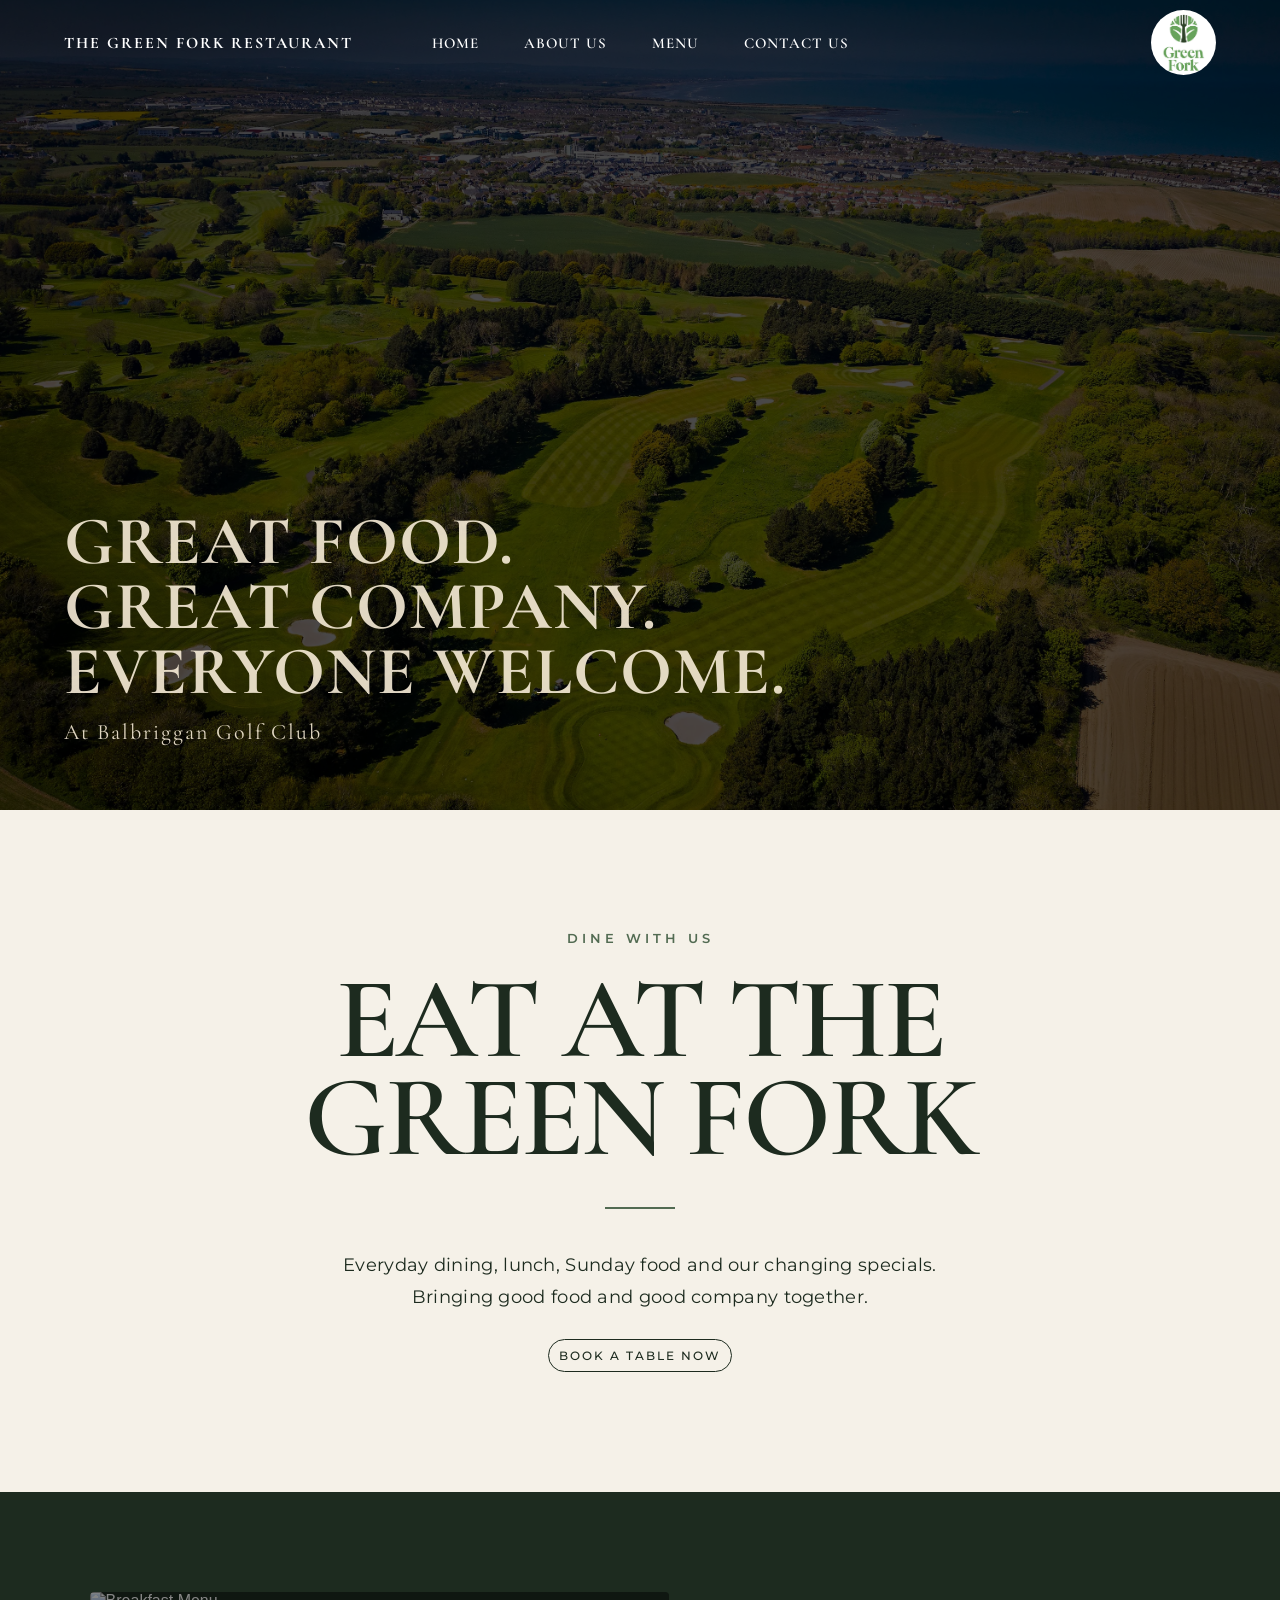
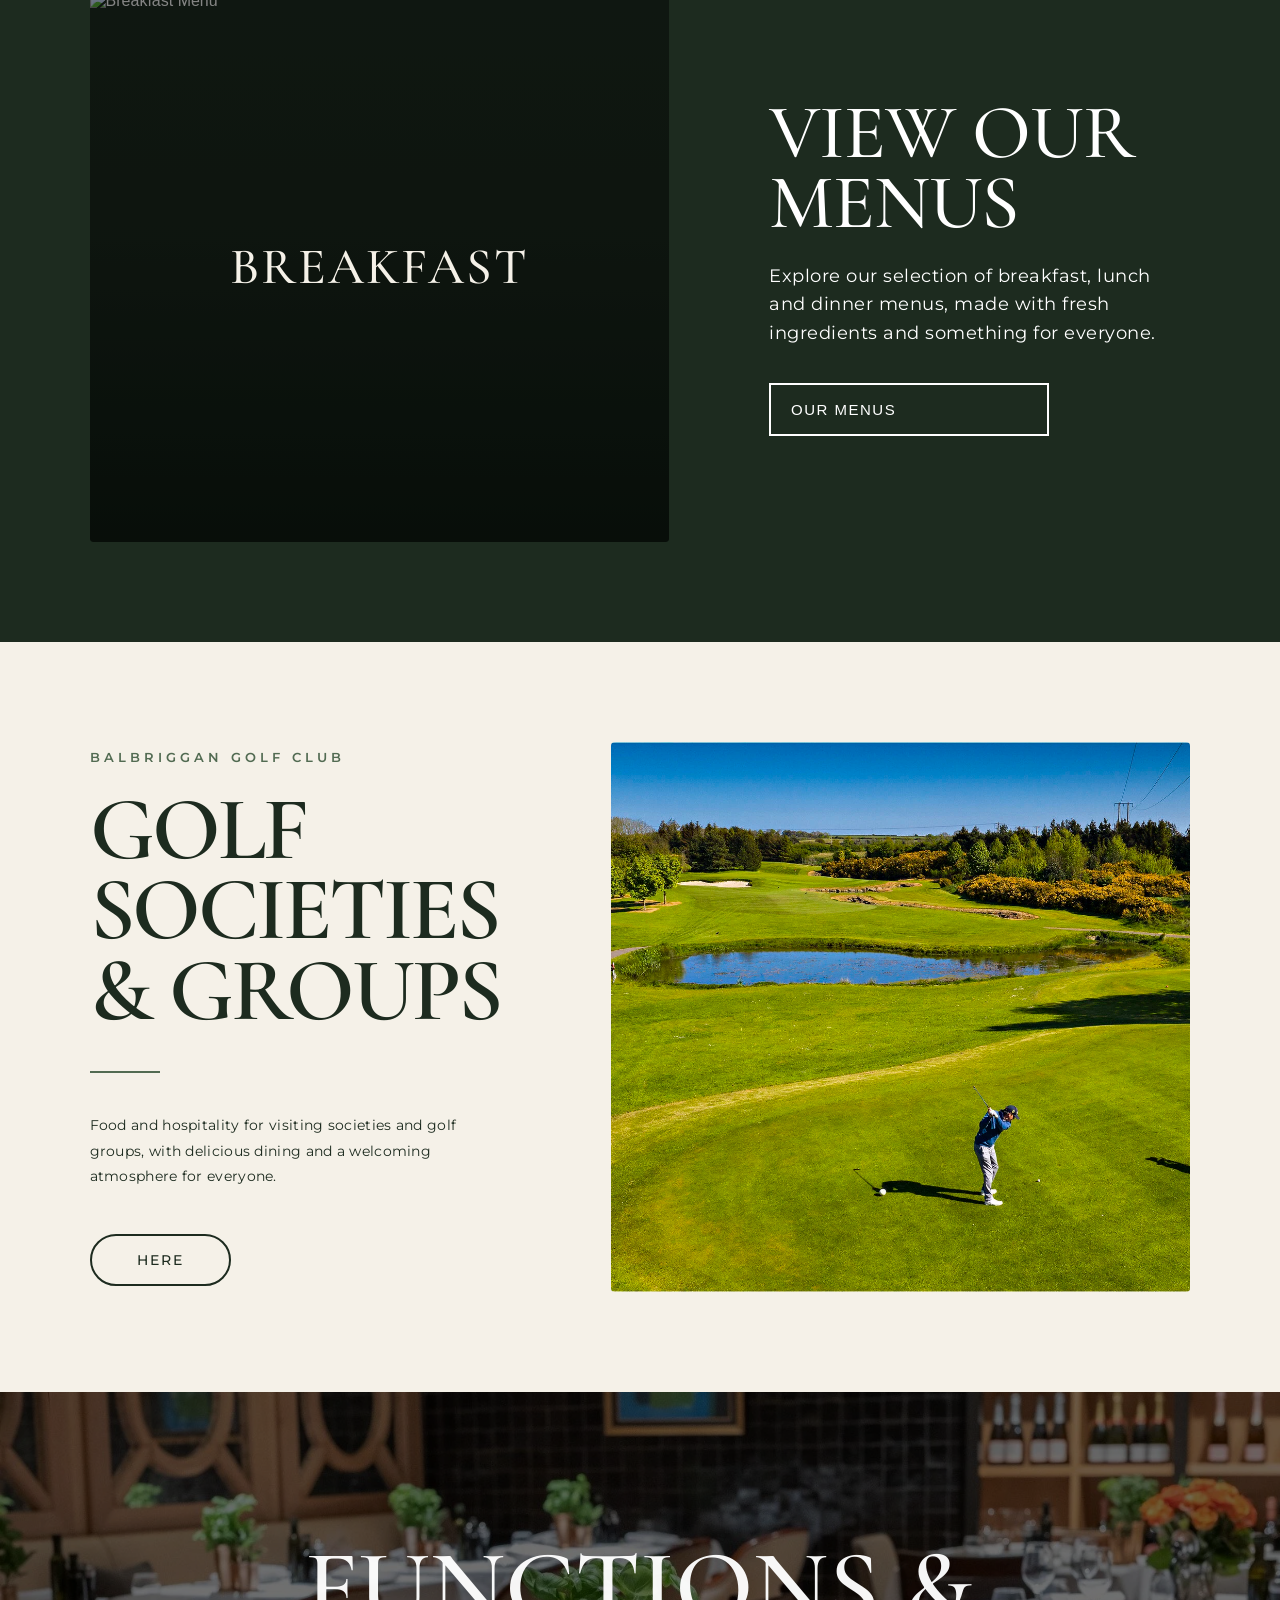
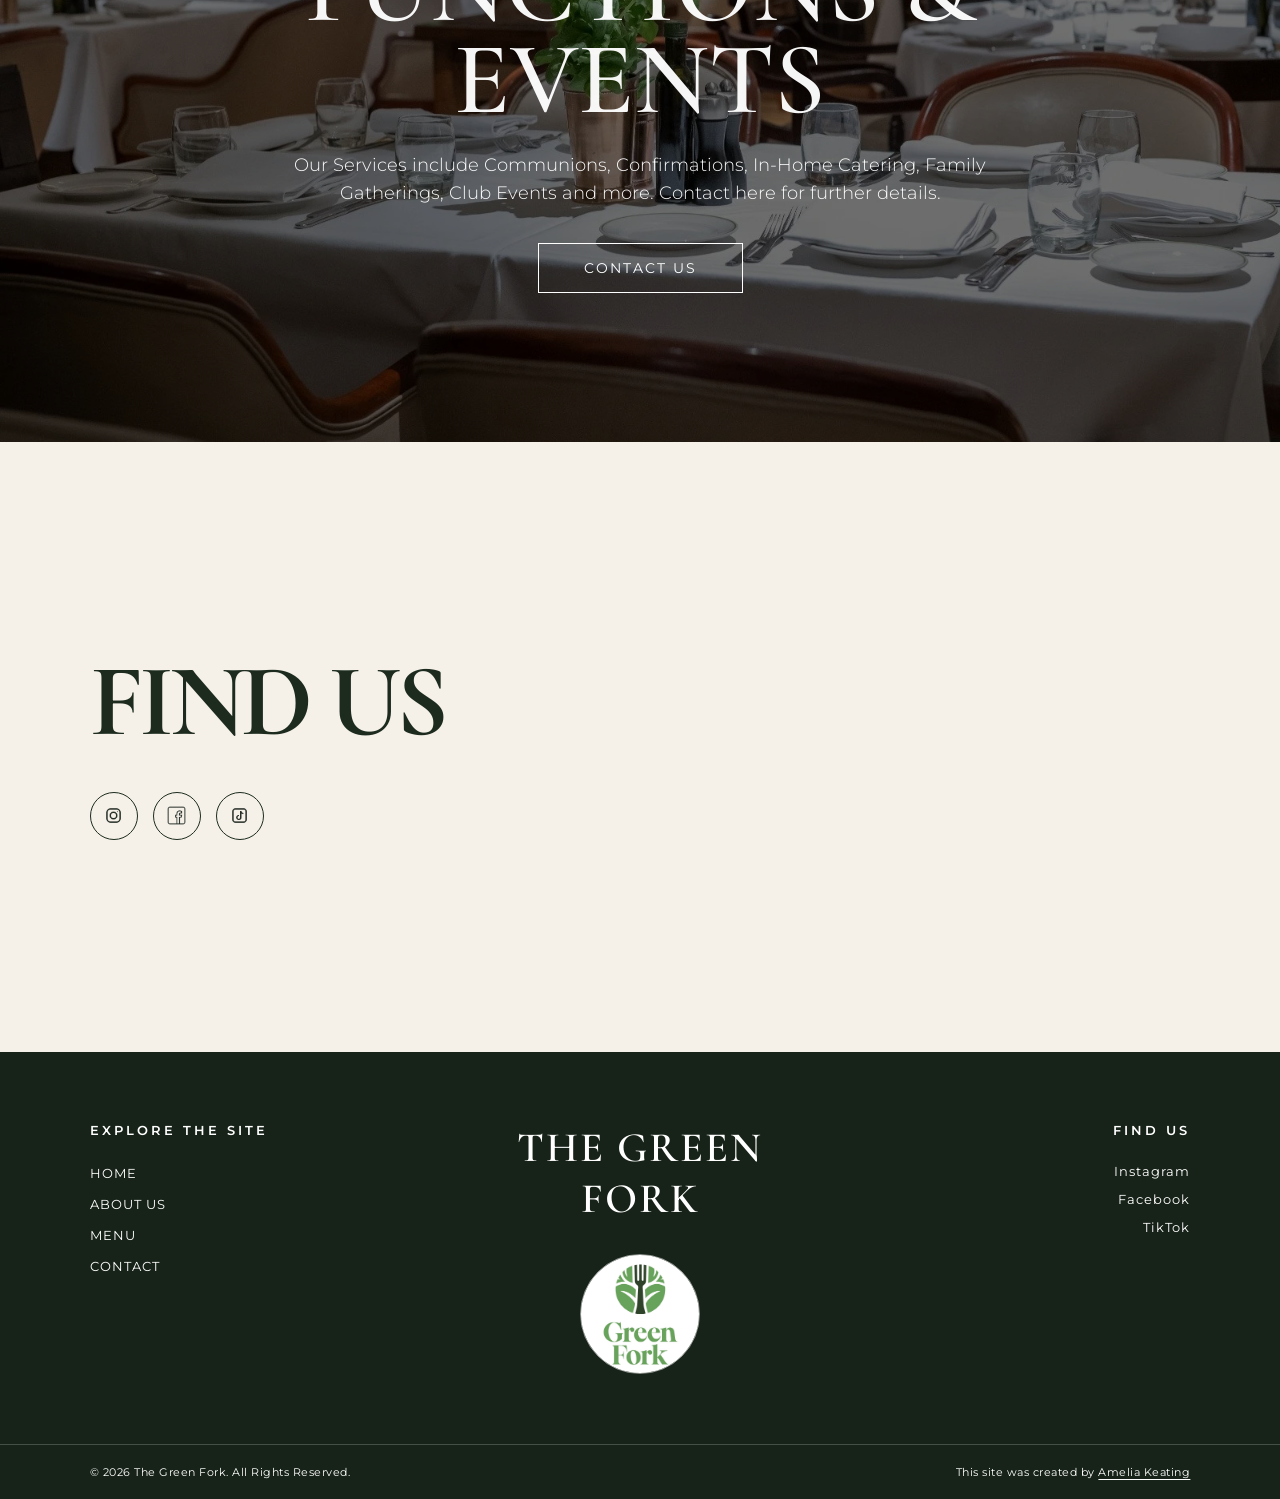
==== commit 407c566c: "Update index.html" ====
--- a/index.html
+++ b/index.html
@@ -5,9 +5,9 @@
     <meta name="viewport" content="width=device-width, initial-scale=1.0">
 
     <title>The Green Fork</title>
-
+    
+    <link rel="stylesheet" href="format_styles.css">
     <link rel="stylesheet" href="styles.css">
-    <link rel="stylesheet" href="format_styles.css">
 </head>
 
 <body>
--- a/styles.css
+++ b/styles.css
@@ -489,13 +489,21 @@
    LEFT - MENU IMAGE
 ========================= */
 
+
+
+/* MENU IMAGE SLIDESHOW */
 .menu-image-container {
+    position: relative;
     width: 55%;
 }
 
-.menu-image-container a {
+.menu-image-container > a {
+    position: relative;
     display: block;
-}
+    overflow: hidden;
+    border-radius: 4px;
+}
+
 
 .menu-image-container img {
     width: 100%;
@@ -507,12 +515,57 @@
 
     border-radius: 4px;
 
-    transition: transform 0.4s ease;
-}
-
-.menu-image-container img:hover {
+    opacity: 1;
+    transition:
+        opacity 1.2s ease-in-out,
+        transform 0.6s ease,
+        filter 0.6s ease;
+}
+/* Image being faded out */
+.menu-image-container img.fade-out {
+    opacity: 0;
+}
+
+/* Smooth hover zoom */
+.menu-image-container > a:hover img {
     transform: scale(1.02);
 }
+
+/* Dark overlay */
+.menu-image-overlay {
+    position: absolute;
+    inset: 0;
+    background: rgba(0, 0, 0, 0.45);
+
+    display: flex;
+    align-items: center;
+    justify-content: center;
+
+    z-index: 1;
+    pointer-events: none;
+}
+
+/* Title over the image */
+.menu-image-overlay span {
+    font-family: "Cormorant Garamond", serif;
+    font-size: clamp(35px, 5vw, 65px);
+    font-weight: 600;
+    letter-spacing: 4px;
+    color: #f5f1e8;
+    text-align: center;
+}
+
+/* Keep the image responsive on phones */
+@media (max-width: 900px) {
+    .menu-image-container {
+        width: 100%;
+    }
+
+    .menu-image-container img {
+        height: 450px;
+    }
+}
+
 
 
 /* =========================
@@ -561,99 +614,83 @@
 }
 
 
+
 /* =========================
    DROPDOWN
 ========================= */
 
 .menu-dropdown {
     position: relative;
-
     width: 280px;
 }
-
 
 .menu-dropdown-btn {
     width: 100%;
-
     display: flex;
     align-items: center;
     justify-content: space-between;
+    gap: 12px;
 
     padding: 16px 20px;
-
     background: transparent;
-
     border: 2px solid #ffffff;
-
     color: #ffffff;
 
     font-family: inherit;
-
     font-size: 15px;
-
     font-weight: 500;
-
     letter-spacing: 1.5px;
 
     cursor: pointer;
-
-    transition: 0.3s ease;
-}
-
-
-.menu-dropdown-btn:hover {
-    background-color: #ffffff;
+    transition: background-color 0.3s ease, color 0.3s ease;
+}
+
+.menu-dropdown-btn:hover,
+.menu-dropdown-btn[aria-expanded="true"] {
+    background: #ffffff;
     color: #526b52;
 }
-
-
-
-
-/* Dropdown options */
 
 .menu-dropdown-options {
     display: none;
-
     position: absolute;
-
+    top: 100%;
     left: 0;
     right: 0;
 
-
-    background-color: #ffffff;
-
-    z-index: 10;
-}
-
+    background: #ffffff;
+    z-index: 10000;
+    max-height: 65vh;
+    overflow-y: auto;
+}
 
 .menu-dropdown-options.active {
     display: block;
 }
 
-
 .menu-dropdown-options a {
     display: block;
-
     padding: 15px 20px;
 
     color: #1d2b1f;
-
-    text-decoration: none;
-
     font-size: 14px;
-
     font-weight: 700;
-
     letter-spacing: 1px;
 
-    transition: 0.3s ease;
-}
-
-
-.menu-dropdown-options a:hover {
-    background-color: #e8eadc;
-
+    cursor: pointer;
+    transition: background-color 0.3s ease, color 0.3s ease;
+}
+
+.menu-dropdown-options a:hover,
+.menu-dropdown-options a:focus-visible {
+    background: #e8eadc;
     color: #456b45;
+}
+
+@media (max-width: 900px) {
+    .menu-dropdown {
+        width: min(280px, 100%);
+    }
 }
 
 
@@ -908,173 +945,6 @@
 }
 
 
-
-
-/* =========================
-   FIND US
-========================= */
-
-
-/* =========================
-   FIND US
-========================= */
-
-.find-section {
-    width: 100%;
-    min-height: 600px;
-
-    background-color: #e8eadc;
-
-    display: flex;
-    align-items: center;
-    justify-content: space-between;
-
-    gap: 80px;
-    padding: 80px 7vw;
-}
-
-
-/* LEFT SIDE */
-
-.find-content {
-    width: 40%;
-    display: flex;
-    flex-direction: column;
-    align-items: flex-start;
-}
-
-.find-content h2 {
-    font-family: "Cormorant Garamond", serif;
-    font-size: clamp(65px, 8vw, 110px);
-    line-height: 0.9;
-    letter-spacing: -4px;
-
-    margin: 0 0 45px;
-
-    color: #1d2b1f;
-}
-
-
-/* SOCIAL ICONS */
-
-.social-links {
-    display: flex;
-    align-items: center;
-    gap: 15px;
-}
-
-.social-links a {
-    width: 48px;
-    height: 48px;
-
-    border: 1px solid #1d2b1f;
-    border-radius: 50%;
-
-    display: flex;
-    align-items: center;
-    justify-content: center;
-
-    transition: 0.3s ease;
-}
-
-.social-links img {
-    width: 21px;
-    height: 21px;
-    object-fit: contain;
-
-    filter: brightness(0) saturate(100%)
-            invert(14%) sepia(12%)
-            saturate(700%)
-            hue-rotate(85deg)
-            brightness(90%)
-            contrast(90%);
-
-    transition: 0.3s ease;
-}
-
-.social-links a:hover {
-    background-color: #1d2b1f;
-    transform: translateY(-4px);
-}
-
-.social-links a:hover img {
-    filter: brightness(0) invert(1);
-}
-
-
-/* RIGHT SIDE - MAP */
-
-.find-map {
-    width: 55%;
-}
-
-.find-map iframe {
-    width: 100%;
-    height: 450px;
-
-    border: 0;
-    border-radius: 4px;
-
-    display: block;
-}
-
-
-
-
-/* =========================
-   FOOTER
-========================= */
-/* =========================================================
-   FOOTER SOCIAL LINKS
-========================================================= */
-
-.social-links {
-    display: flex;
-
-    justify-content: center;
-    align-items: center;
-
-    gap: 15px;
-}
-
-.social-links a {
-    width: 48px;
-    height: 48px;
-
-    border: 1px solid #162b19;
-    border-radius: 50%;
-
-    display: flex;
-
-    align-items: center;
-    justify-content: center;
-
-    transition: 0.3s ease;
-}
-
-.social-links img {
-    width: 21px;
-    height: 21px;
-
-    object-fit: contain;
-
-    filter: brightness(0) saturate(100%)
-            invert(14%) sepia(12%) saturate(900%)
-            hue-rotate(85deg) brightness(90%);
-
-    transition: 0.3s ease;
-}
-
-.social-links a:hover {
-    background-color: #263628;
-    border-color: #1d2b1f;
-
-    transform: translateY(-4px);
-}
-
-.social-links a:hover img {
-    filter: brightness(0) invert(1);
-}
 
 /* =========================
    FOOTER
@@ -1546,25 +1416,114 @@
    DESKTOP HOVER DROPDOWN
 ========================= */
 
-@media (min-width: 500px) {
-
-    .menu-dropdown:hover .menu-dropdown-options {
-        display: block;
-    }
-
-    .menu-dropdown:hover .menu-dropdown-btn {
-        background-color: #ffffff;
-        color: #526b52;
-    }
-}
-
-@media (min-width: 901px) {
-    .menu-dropdown:hover .menu-dropdown-options {
-        display: block;
-    }
-
-    .menu-dropdown:hover .menu-dropdown-btn {
-        background-color: #ffffff;
-        color: #526b52;
-    }
-}
+
+/* =========================
+   MENU IMAGE DESIGN
+========================= */
+
+.menu-image-container {
+    position: relative;
+    width: 55%;
+    overflow: hidden;
+    border-radius: 3px;
+    background: #1d2b1f;
+}
+
+.menu-image-container > a {
+    display: block;
+    position: relative;
+    height: 550px;
+    overflow: hidden;
+    border-radius: 3px;
+}
+
+/* Image sizing and smooth zoom */
+
+.menu-image-container img {
+    display: block;
+    width: 100%;
+    height: 100%;
+    object-fit: cover;
+    opacity: 1;
+
+    transition:
+        opacity 0.6s ease-in-out,
+        transform 0.8s ease;
+}
+
+.menu-image-container img.fade-out {
+    opacity: 0;
+}
+
+/* Dark gradient matching the menu cards */
+
+.menu-image-container > a::after {
+    content: "";
+    position: absolute;
+    inset: 0;
+    background: linear-gradient(
+        to top,
+        rgba(12, 23, 15, 0.88) 0%,
+        rgba(12, 23, 15, 0.25) 55%,
+        rgba(12, 23, 15, 0.05) 100%
+    );
+    z-index: 1;
+    pointer-events: none;
+}
+
+/* Hover zoom */
+
+@media (hover: hover) and (pointer: fine) {
+    .menu-image-container > a:hover img {
+        transform: scale(1.06);
+    }
+}
+
+/* Heading overlay */
+
+.menu-image-overlay {
+    position: absolute;
+    inset: 0;
+    z-index: 2;
+
+    display: flex;
+    align-items: center;
+    justify-content: center;
+
+    pointer-events: none;
+    padding: 25px;
+}
+
+.menu-image-overlay span {
+    font-family: "Cormorant Garamond", serif;
+    font-size: clamp(35px, 4vw, 54px);
+    font-weight: 500;
+    letter-spacing: 2px;
+    line-height: 1.1;
+    text-align: center;
+    color: #f5f1e8;
+}
+
+/* Mobile */
+
+@media (max-width: 900px) {
+    .menu-image-container {
+        width: 100%;
+    }
+
+    .menu-image-container > a {
+        height: 450px;
+    }
+
+    .menu-image-overlay span {
+        font-size: clamp(32px, 7vw, 45px);
+    }
+}
+
+@media (prefers-reduced-motion: reduce) {
+    .menu-image-container img {
+        transition: none;
+    }
+}
+
+
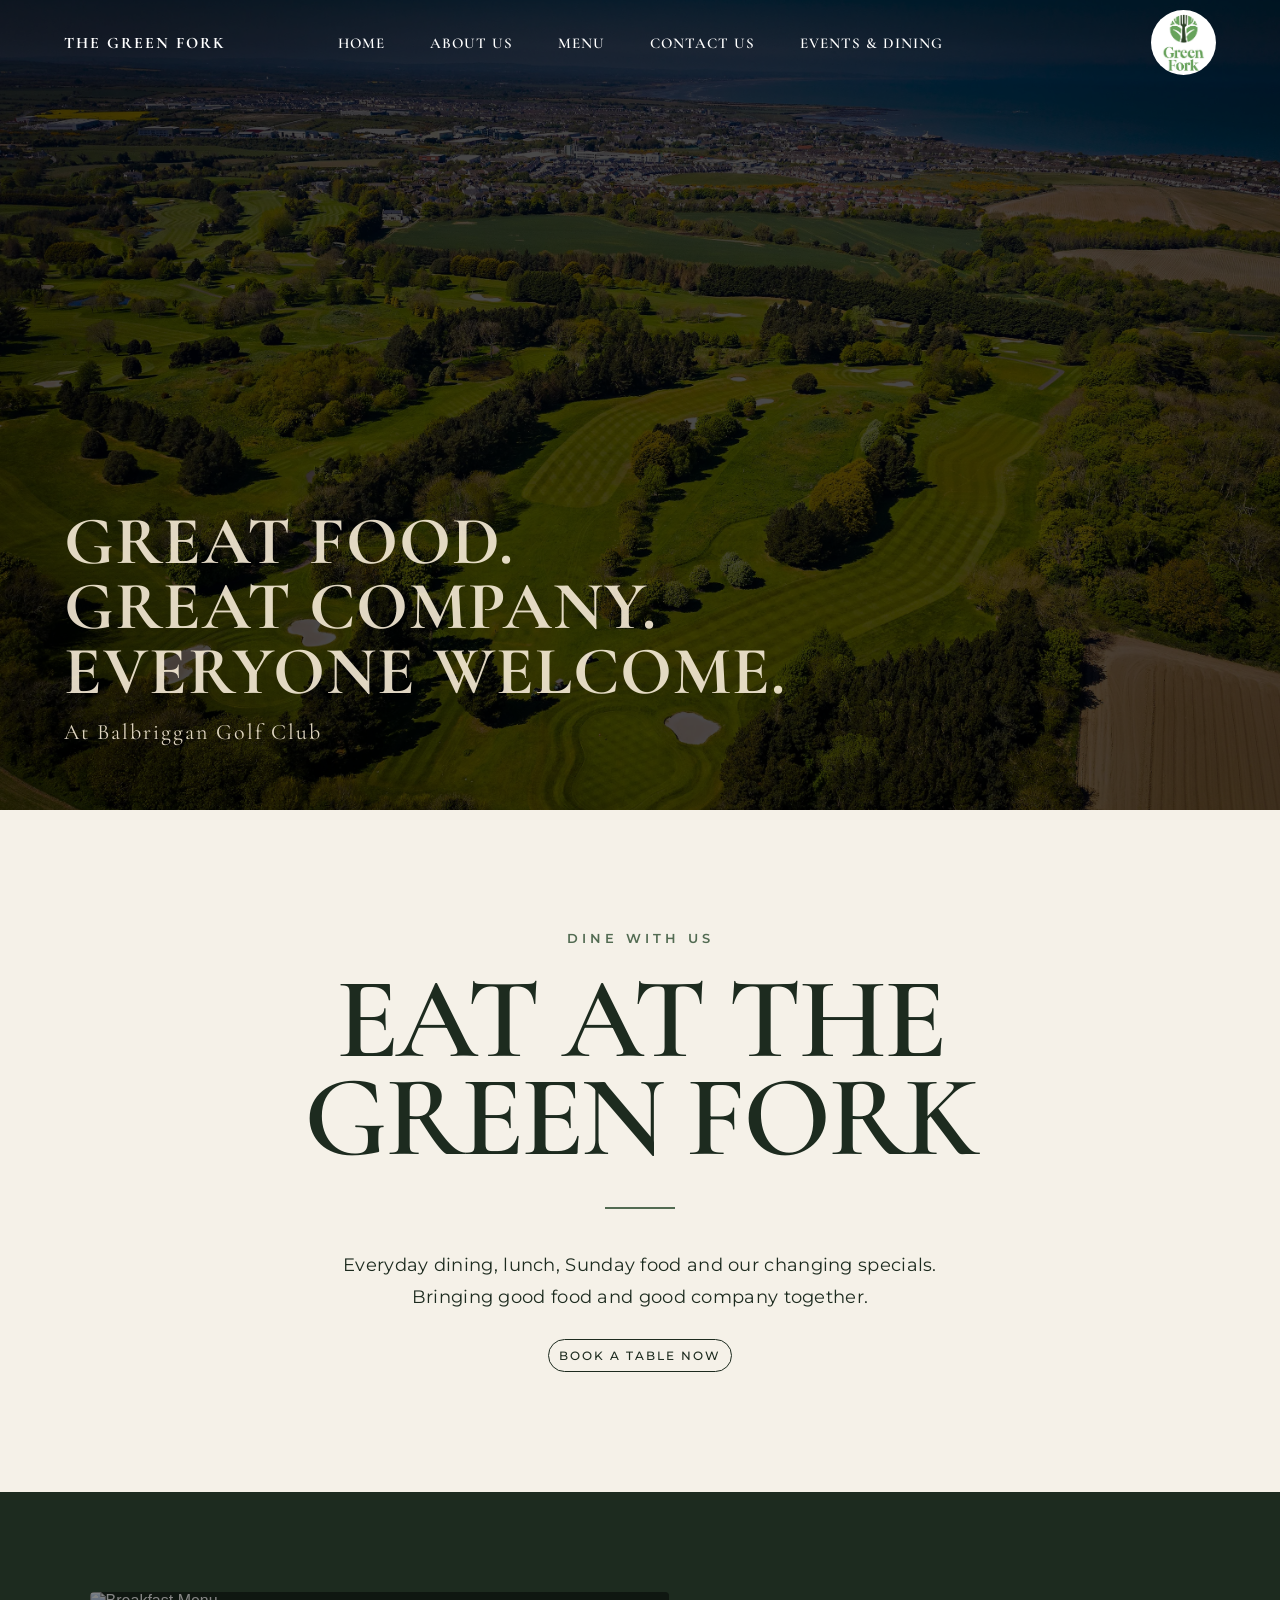
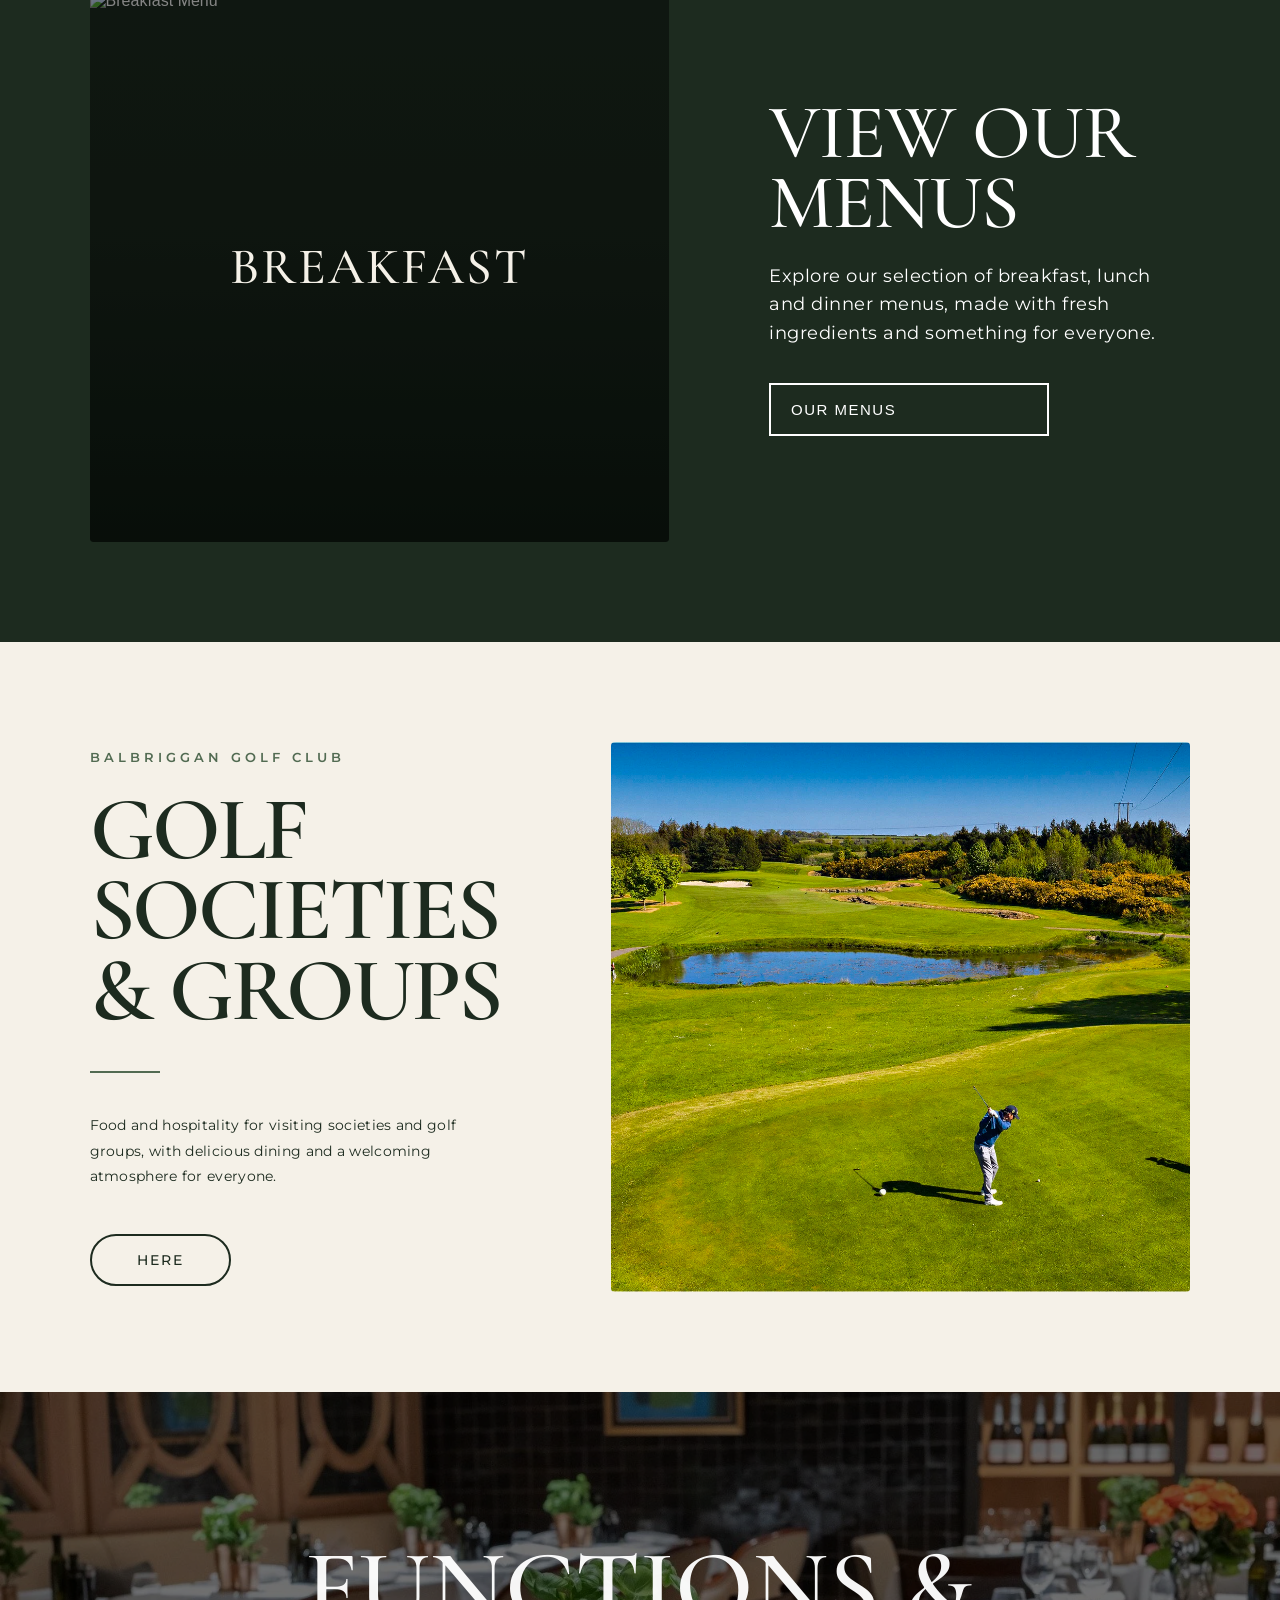
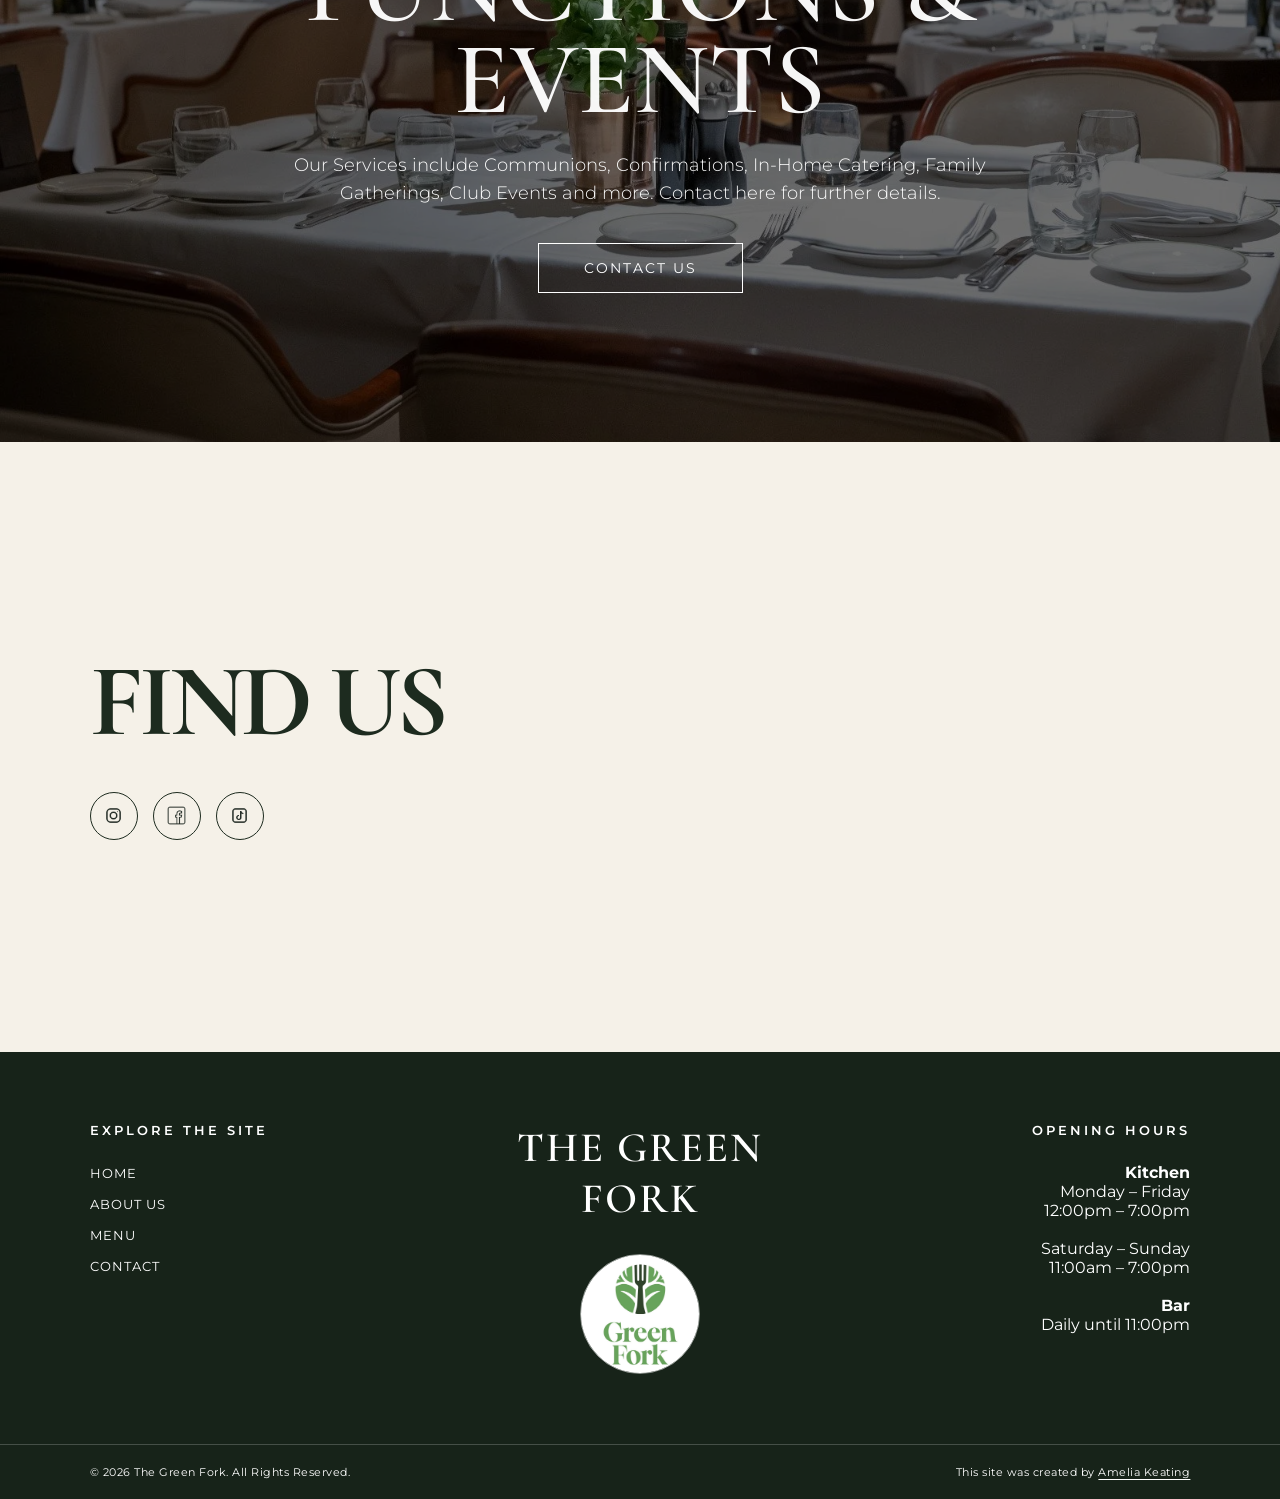
==== commit ceaa22e6: "Update index.html" ====
--- a/index.html
+++ b/index.html
@@ -5,7 +5,7 @@
     <meta name="viewport" content="width=device-width, initial-scale=1.0">
 
     <title>The Green Fork</title>
-    
+
     <link rel="stylesheet" href="format_styles.css">
     <link rel="stylesheet" href="styles.css">
 </head>
@@ -31,7 +31,7 @@
     
         <!-- Logo / Business Name -->
         <a href="index.html" class="logo">
-            THE GREEN FORK RESTAURANT
+            THE GREEN FORK
         </a>
 
         <!-- Navigation Links -->
@@ -40,6 +40,7 @@
             <li><a href="about.html">ABOUT US</a></li>
             <li><a href="menu.html">MENU</a></li>
             <li><a href="contactus.html">CONTACT US</a></li>
+            <li><a href="index.html#events">EVENTS &amp; DINING</a></li>
         </ul>
 
         <a href="index.html" class="nav-logo"> <img src="images/logo.jpg" alt="The Green Fork Logo"> </a>
@@ -240,8 +241,7 @@
     <!-- =========================
          BOOK / CONTACT SECTION
     ========================== -->
-
-    <section class="events-section">
+    <section class="events-section" id="events">
 
         <div class="events-overlay">
 
@@ -257,7 +257,6 @@
         </div>
 
     </section>
-
 
 
 
@@ -337,23 +336,20 @@
 
 
         <!-- RIGHT: FIND US -->
+
+<!-- RIGHT: OPENING HOURS -->
         <div class="footer-column footer-find">
-            <h3>FIND US</h3>
-
-            <div class="footer-social-links">
-
-                <a href="https://www.instagram.com/thegreenforkbg/" target="_blank">
-                    Instagram
-                </a>
-
-                <a href="https://www.facebook.com/" target="_blank">
-                    Facebook
-                </a>
-
-                <a href="https://www.tiktok.com/" target="_blank">
-                    TikTok
-                </a>
-
+            <h3>OPENING HOURS</h3>
+
+            <div class="footer-opening-hours">
+                <p><b>Kitchen</b></p>
+                <p>Monday – Friday <br> 12:00pm – 7:00pm</p><br>
+                <p>Saturday – Sunday <br> 11:00am – 7:00pm</p>
+
+                <br>
+
+                <p><strong>Bar</strong></p>
+                <p>Daily until 11:00pm</p>
             </div>
         </div>
 
